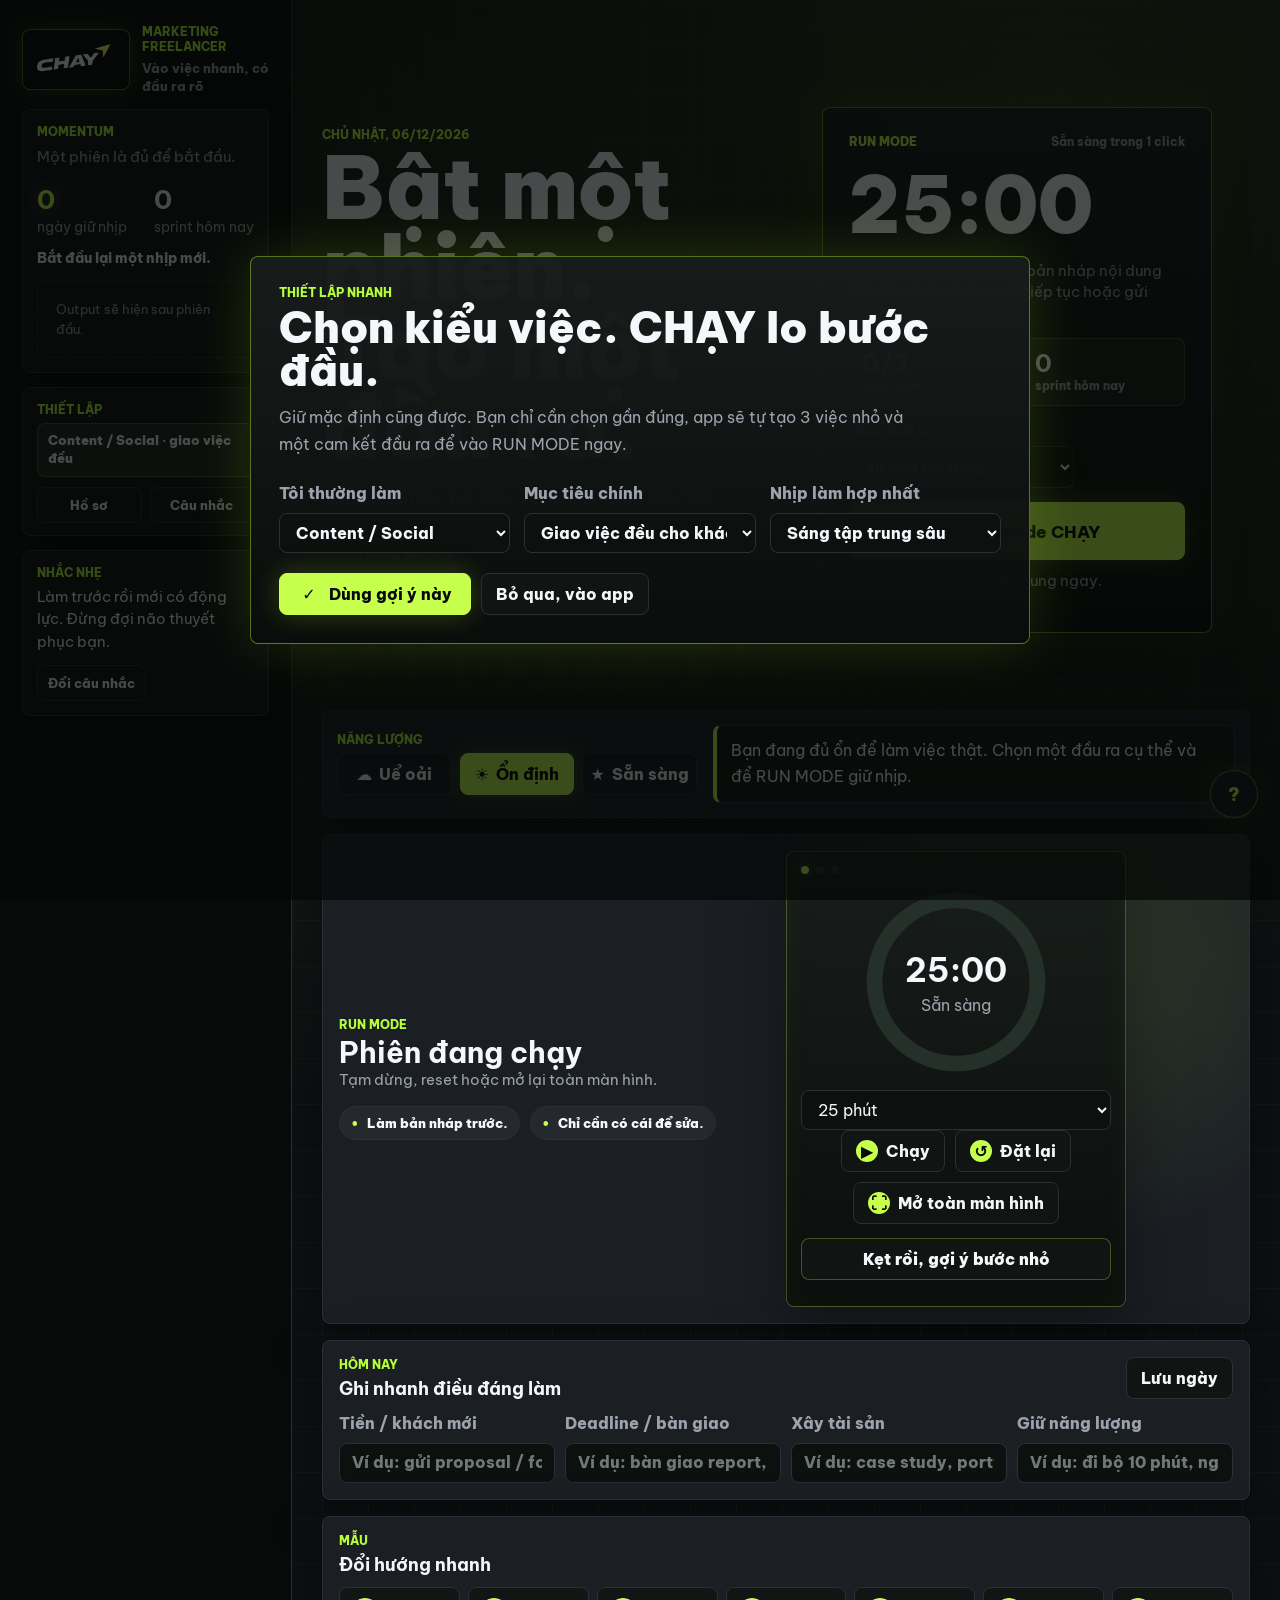
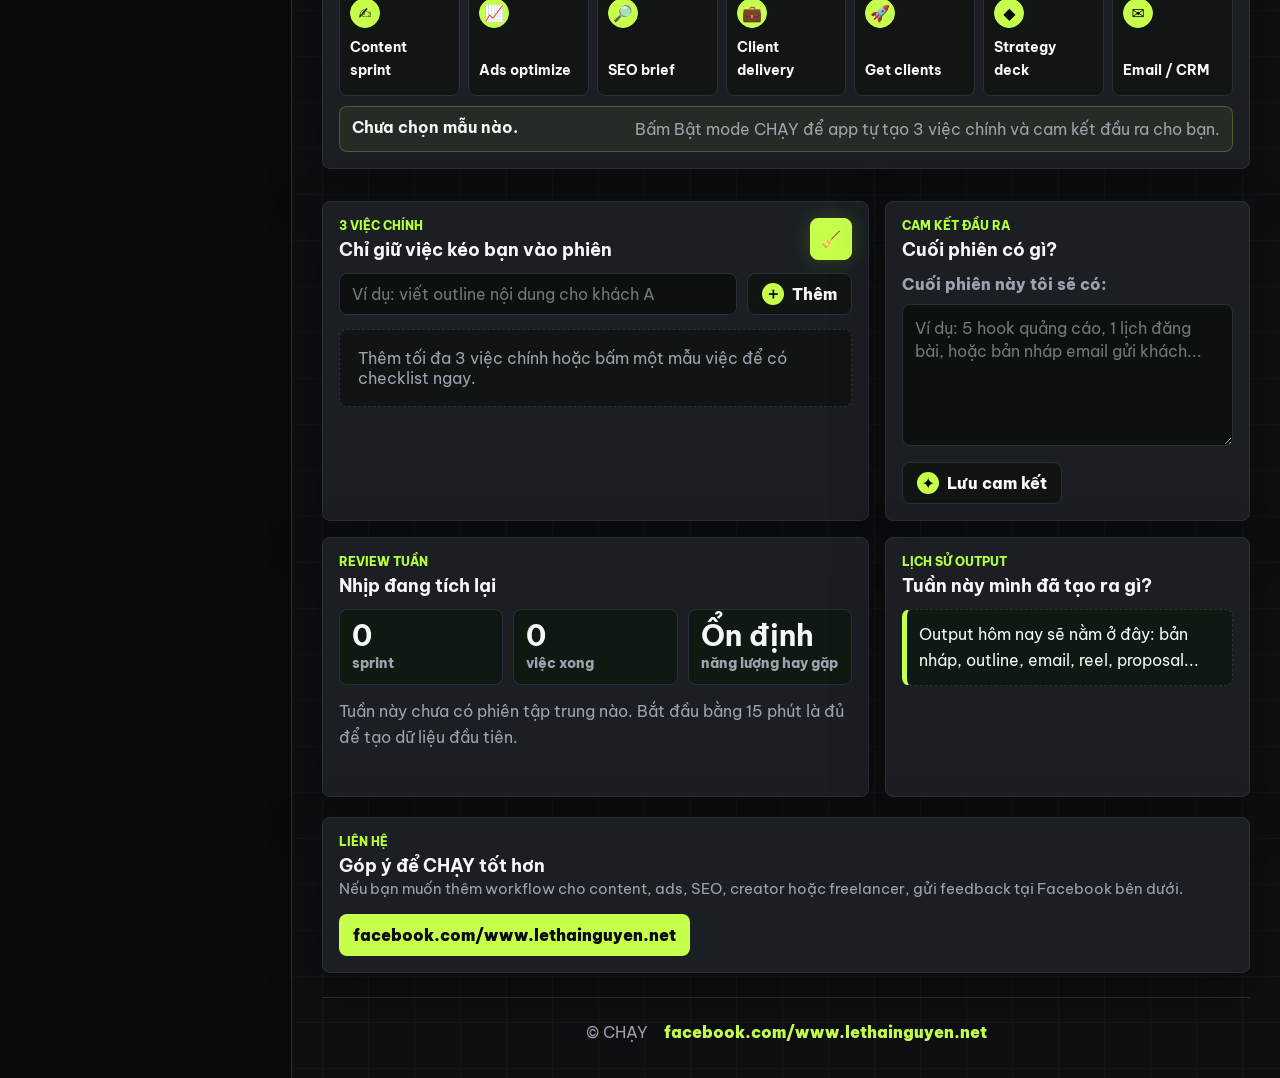
==== index.html @ ca4d839a "Add files via upload" ====
<!doctype html>
<html lang="vi">
  <head>
    <meta charset="utf-8">
    <meta name="viewport" content="width=device-width, initial-scale=1, viewport-fit=cover">
    <title>CHẠY - bật mode làm việc</title>
    <meta name="description" content="CHẠY giúp freelancer marketing bắt đầu phiên tập trung, chọn việc chính và giữ nhịp làm mỗi ngày.">
    <meta name="theme-color" content="#0D0F12">
    <link rel="preconnect" href="https://fonts.googleapis.com">
    <link rel="preconnect" href="https://fonts.gstatic.com" crossorigin>
    <link href="https://fonts.googleapis.com/css2?family=Be+Vietnam+Pro:wght@400;500;600;700;800;900&display=swap" rel="stylesheet">
    <link rel="stylesheet" href="styles.css">
  </head>
  <body>
    <div class="onboarding-modal" id="onboardingModal" aria-hidden="true">
      <section class="onboarding-card" role="dialog" aria-modal="true" aria-labelledby="onboardingTitle">
        <p class="eyebrow">Thiết lập nhanh</p>
        <h2 id="onboardingTitle">Chọn kiểu việc. CHẠY lo bước đầu.</h2>
        <p class="hero-copy">Giữ mặc định cũng được. Bạn chỉ cần chọn gần đúng, app sẽ tự tạo 3 việc nhỏ và một cam kết đầu ra để vào RUN MODE ngay.</p>

        <div class="setup-grid">
          <label>
            Tôi thường làm
            <select id="roleSelect">
              <option value="content">Content / Social</option>
              <option value="ads">Paid Ads</option>
              <option value="seo">SEO</option>
              <option value="strategy">Strategy / Branding</option>
              <option value="email">Email / CRM</option>
            </select>
          </label>
          <label>
            Mục tiêu chính
            <select id="goalSelect">
              <option value="delivery">Giao việc đều cho khách</option>
              <option value="clients">Kiếm thêm khách mới</option>
              <option value="discipline">Giữ kỷ luật mỗi ngày</option>
              <option value="burnout">Giảm uể oải và quá tải</option>
            </select>
          </label>
          <label>
            Nhịp làm hợp nhất
            <select id="rhythmSelect">
              <option value="morning">Sáng tập trung sâu</option>
              <option value="afternoon">Chiều xử lý việc khách</option>
              <option value="night">Tối yên tĩnh</option>
              <option value="flex">Linh hoạt theo lịch</option>
            </select>
          </label>
        </div>

        <div class="onboarding-actions">
          <button class="primary-button" id="finishOnboardingButton" type="button">
            <span class="button-icon" aria-hidden="true">✓</span>
            Dùng gợi ý này
          </button>
          <button class="ghost-button" id="skipOnboardingButton" type="button">Bỏ qua, vào app</button>
        </div>
      </section>
    </div>

    <div class="settings-modal" id="settingsModal" aria-hidden="true">
      <section class="settings-card" role="dialog" aria-modal="true" aria-labelledby="settingsTitle">
        <div class="settings-head">
          <div>
            <p class="eyebrow">Cài đặt</p>
            <h2 id="settingsTitle">Chỉnh CHẠY theo gu làm việc</h2>
            <p class="hero-copy">Sửa câu nhắc, template và nhãn bảng hôm nay để app nói đúng ngôn ngữ của bạn.</p>
          </div>
          <button class="icon-button" id="closeSettingsButton" type="button" aria-label="Đóng cài đặt">×</button>
        </div>

        <div class="settings-grid">
          <section class="settings-section">
            <h3>Câu nhắc của tôi</h3>
            <p class="feature-note">Mỗi dòng là một câu. Nên viết ngắn, rõ, đúng kiểu bạn muốn tự nhắc mình.</p>
            <textarea id="quoteSettingsInput" rows="7"></textarea>
          </section>

          <section class="settings-section">
            <h3>Template của tôi</h3>
            <p class="feature-note">Chọn một template rồi sửa tên, mô tả và 3 bước việc. App sẽ dùng bản này cho lần sau.</p>
            <label>
              Chọn template
              <select id="templateSettingsSelect"></select>
            </label>
            <label>
              Tên template
              <input id="templateTitleInput" type="text" maxlength="42">
            </label>
            <label>
              Mô tả ngắn
              <input id="templateNoteInput" type="text" maxlength="96">
            </label>
            <label>
              Bước 1
              <input class="templateTaskInput" type="text" maxlength="86">
            </label>
            <label>
              Bước 2
              <input class="templateTaskInput" type="text" maxlength="86">
            </label>
            <label>
              Bước 3
              <input class="templateTaskInput" type="text" maxlength="86">
            </label>
          </section>

          <section class="settings-section">
            <h3>Nhãn bảng hôm nay</h3>
            <p class="feature-note">Đổi tên 4 ô nếu cách chia hiện tại chưa hợp workflow của bạn.</p>
            <label>
              Ô 1
              <input id="moneyLabelInput" type="text" maxlength="28">
            </label>
            <label>
              Ô 2
              <input id="deliveryLabelInput" type="text" maxlength="28">
            </label>
            <label>
              Ô 3
              <input id="assetLabelInput" type="text" maxlength="28">
            </label>
            <label>
              Ô 4
              <input id="selfcareLabelInput" type="text" maxlength="28">
            </label>
          </section>
        </div>

        <div class="settings-actions">
          <button class="ghost-button" id="resetTodayButton" type="button">
            <span class="button-icon" aria-hidden="true">↺</span>
            Reset hôm nay
          </button>
          <button class="ghost-button" id="resetSettingsButton" type="button">
            <span class="button-icon" aria-hidden="true">↺</span>
            Khôi phục mặc định
          </button>
          <button class="primary-button" id="saveSettingsButton" type="button">
            <span class="button-icon" aria-hidden="true">✓</span>
            Lưu cài đặt
          </button>
        </div>
      </section>
    </div>

    <div class="guide-modal" id="guideModal" aria-hidden="true">
      <section class="guide-card" role="dialog" aria-modal="true" aria-labelledby="guideTitle">
        <div class="settings-head">
          <div>
            <p class="eyebrow">Hướng dẫn sử dụng</p>
            <h2 id="guideTitle">Cách dùng CHẠY cho một phiên làm việc</h2>
            <p class="hero-copy">Dành cho lúc bạn muốn bắt đầu nhanh, không muốn ngồi nghĩ hệ thống quá nhiều.</p>
          </div>
          <button class="icon-button" id="closeGuideButton" type="button" aria-label="Đóng hướng dẫn">×</button>
        </div>

        <div class="guide-grid full-guide">
          <div>
            <strong>1. Setup nhanh hoặc bỏ qua</strong>
            <span>Giữ mặc định cũng được. CHẠY sẽ tự tạo 3 bước nhỏ và một cam kết đầu ra.</span>
          </div>
          <div>
            <strong>2. Chọn trạng thái năng lượng</strong>
            <span>Chọn Uể oải, Ổn định hoặc Sẵn sàng để câu nhắc và bước nhỏ hợp với sức hiện tại.</span>
          </div>
          <div>
            <strong>3. Bật RUN MODE</strong>
            <span>Một nút sẽ tạo checklist nếu cần, chạy timer và mở màn hình tập trung.</span>
          </div>
          <div>
            <strong>4. Kẹt thì bấm gợi ý bước nhỏ</strong>
            <span>Nút này đưa ra một hành động rất nhỏ để bạn thoát trạng thái đứng hình.</span>
          </div>
          <div>
            <strong>5. Tick việc đã xong</strong>
            <span>Mỗi việc hoàn thành sẽ cộng vào tiến độ hôm nay và review tuần.</span>
          </div>
          <div>
            <strong>6. Quay lại ngày mai</strong>
            <span>Sau một sprint, app giữ lịch sử để bạn thấy mình đã có nhịp, không phải bắt đầu lại từ số không.</span>
          </div>
          <div>
            <strong>7. Cài đặt theo gu của bạn</strong>
            <span>Trong Cài đặt, bạn có thể sửa câu nhắc, template và nhãn bảng hôm nay.</span>
          </div>
        </div>
      </section>
    </div>

    <main class="app-shell">
      <aside class="sidebar" aria-label="Bảng điều khiển ngày làm việc">
        <div class="brand">
          <div class="brand-logo-card">
            <img src="assets/chay-logo.png" alt="Logo CHẠY">
          </div>
          <div>
            <p class="eyebrow">Marketing freelancer</p>
            <h1 class="sr-only">CHẠY</h1>
            <p class="brand-line">Vào việc nhanh, có đầu ra rõ</p>
          </div>
        </div>

        <section class="side-panel">
          <p class="panel-label">Momentum</p>
          <p class="feature-note" id="todayProgressText">Bắt đầu một sprint là ngày hôm nay đã có bằng chứng.</p>
          <div class="score-row momentum-score">
            <div>
              <strong id="streakDays">0</strong>
              <span>ngày giữ nhịp</span>
            </div>
            <div>
              <strong id="focusScore">0</strong>
              <span>sprint hôm nay</span>
            </div>
          </div>
          <p class="streak-copy" id="streakCopy">Bắt đầu lại một nhịp mới.</p>
          <ul class="momentum-output-list" id="momentumOutputs"></ul>
        </section>

        <section class="side-panel profile-panel">
          <p class="panel-label">Thiết lập</p>
          <div class="profile-chip" id="profileChip">Marketing freelancer</div>
          <div class="profile-actions">
            <button class="ghost-button" id="editProfileButton" type="button">Hồ sơ</button>
            <button class="ghost-button" id="openSettingsButton" type="button">Câu nhắc</button>
          </div>
        </section>

        <section class="side-panel quote-panel">
          <p class="panel-label">Nhắc nhẹ</p>
          <blockquote id="dailyQuote"></blockquote>
          <button class="ghost-button" id="newQuoteButton" type="button">
            Đổi câu nhắc
          </button>
        </section>
      </aside>

      <section class="workspace">
        <header class="hero-section reveal">
          <div class="hero-copy-block">
            <p class="eyebrow" id="todayLabel"></p>
            <h2>Bật một phiên. Tạo một đầu ra.</h2>
            <p class="hero-copy">Chọn nhịp hiện tại, bấm CHẠY, làm bản đầu tiên.</p>
            <div class="hero-pills info-chips" aria-label="CHẠY phù hợp với ai">
              <span>M đang giữ nhịp.</span>
              <span>Không cần hoàn hảo. Chỉ cần tiếp tục chạy.</span>
            </div>
          </div>
          <div class="hero-run-card">
            <div class="hero-run-head">
              <span>RUN MODE</span>
              <small id="heroRunStatus">Sẵn sàng trong 1 click</small>
            </div>
            <div class="hero-run-time" id="heroTimerDisplay">25:00</div>
            <p id="heroCommitmentPreview">CHẠY sẽ chọn việc đầu tiên và tạo cam kết đầu ra cho phiên này.</p>
            <div class="daily-loop" aria-label="Tiến độ hôm nay">
              <div>
                <strong id="heroProgress">0/3</strong>
                <span>việc chính</span>
              </div>
              <div>
                <strong id="heroSprints">0</strong>
                <span>sprint hôm nay</span>
              </div>
            </div>
            <div class="hero-duration">
              <label>
                Chọn thời lượng
                <select id="heroDurationSelect" aria-label="Chọn thời lượng RUN MODE">
                  <option value="10">10 phút khởi động</option>
                  <option value="25" selected>25 phút tập trung</option>
                  <option value="45">45 phút làm sâu</option>
                  <option value="60">60 phút một đầu việc</option>
                  <option value="90">90 phút deep work</option>
                  <option value="custom">Tự nhập...</option>
                </select>
              </label>
              <label class="custom-duration-field" id="customDurationField" hidden>
                Số phút
                <input id="customDurationInput" type="number" min="1" max="180" step="1" value="25" inputmode="numeric">
              </label>
            </div>
            <button class="primary-button" id="startDayButton" type="button">
              <span class="button-icon" aria-hidden="true">⚡</span>
              Bật mode CHẠY
            </button>
            <p class="button-help">Vào toàn màn hình tập trung ngay.</p>
          </div>
        </header>

        <nav class="mobile-nav" aria-label="Điều hướng nhanh">
          <a href="#taskPanel">Việc</a>
          <a href="#templatesPanel">Mẫu</a>
          <a href="#reviewPanel">Nhịp</a>
        </nav>

        <section class="checkin-band reveal" aria-label="Chọn trạng thái năng lượng">
          <div>
            <p class="panel-label">Năng lượng</p>
            <div class="energy-options" id="energyOptions">
              <button class="energy-button" data-energy="low" type="button"><span aria-hidden="true">☁</span> Uể oải</button>
              <button class="energy-button active" data-energy="steady" type="button"><span aria-hidden="true">☀</span> Ổn định</button>
              <button class="energy-button" data-energy="sharp" type="button"><span aria-hidden="true">★</span> Sẵn sàng</button>
            </div>
          </div>
          <div class="nudge-box">
            <p id="energyNudge"></p>
          </div>
        </section>

        <section class="run-mode-showcase tool-panel reveal" id="focusPanel">
          <div class="run-mode-copy">
            <p class="panel-label">RUN MODE</p>
            <h3>Phiên đang chạy</h3>
            <p class="feature-note">Tạm dừng, reset hoặc mở lại toàn màn hình.</p>
            <div class="run-mode-prompts info-chips" aria-label="Nguyên tắc của RUN MODE">
              <span>Làm bản nháp trước.</span>
              <span>Chỉ cần có cái để sửa.</span>
            </div>
          </div>

          <div class="run-mode-console">
            <div class="console-topline">
              <span></span>
              <span></span>
              <span></span>
            </div>
            <div class="timer-face" aria-live="polite">
              <svg viewBox="0 0 120 120" aria-hidden="true">
                <circle class="ring-track" cx="60" cy="60" r="52"></circle>
                <circle class="ring-progress" id="timerRing" cx="60" cy="60" r="52"></circle>
              </svg>
              <div>
                <strong id="timerDisplay">25:00</strong>
                <span id="timerState">Sẵn sàng</span>
              </div>
            </div>

            <select id="durationSelect" aria-label="Độ dài phiên tập trung">
              <option value="10">10 phút</option>
              <option value="15">15 phút</option>
              <option value="25" selected>25 phút</option>
              <option value="45">45 phút</option>
              <option value="60">60 phút</option>
              <option value="90">90 phút</option>
            </select>

            <div class="timer-actions">
              <button class="ghost-button" id="timerToggleButton" type="button">
                <span class="button-icon" aria-hidden="true">▶</span>
                Chạy
              </button>
              <button class="ghost-button" id="timerResetButton" type="button">
                <span class="button-icon" aria-hidden="true">↺</span>
                Đặt lại
              </button>
              <button class="ghost-button" id="focusModeButton" type="button">
                <span class="button-icon" aria-hidden="true">⛶</span>
                Mở toàn màn hình
              </button>
            </div>
            <button class="rescue-button" id="rescueButton" type="button">Kẹt rồi, gợi ý bước nhỏ</button>
            <div class="rescue-output" id="rescueOutput" aria-live="polite"></div>
          </div>
        </section>

        <section class="command-center tool-panel reveal" id="commandCenter">
          <div class="section-heading">
            <div>
              <p class="panel-label">Hôm nay</p>
              <h3>Ghi nhanh điều đáng làm</h3>
            </div>
            <button class="ghost-button" id="saveCommandButton" type="button">
              Lưu ngày
            </button>
          </div>
          <div class="command-grid">
            <label>
              <span id="moneyLabelText">Tiền / khách mới</span>
              <input id="moneyInput" type="text" maxlength="96" placeholder="Ví dụ: gửi proposal / follow-up lead nóng">
            </label>
            <label>
              <span id="deliveryLabelText">Deadline / bàn giao</span>
              <input id="deliveryInput" type="text" maxlength="96" placeholder="Ví dụ: bàn giao report, outline, media plan">
            </label>
            <label>
              <span id="assetLabelText">Xây tài sản</span>
              <input id="assetInput" type="text" maxlength="96" placeholder="Ví dụ: case study, portfolio, template, bài chia sẻ">
            </label>
            <label>
              <span id="selfcareLabelText">Giữ năng lượng</span>
              <input id="selfcareInput" type="text" maxlength="96" placeholder="Ví dụ: đi bộ 10 phút, nghỉ mắt, ăn đúng bữa">
            </label>
          </div>
        </section>

        <section class="grid">
          <article class="tool-panel templates-panel reveal" id="templatesPanel">
            <div class="section-heading">
              <div>
                <p class="panel-label">Mẫu</p>
                <h3>Đổi hướng nhanh</h3>
              </div>
            </div>
            <div class="template-grid" id="templateGrid"></div>
            <div class="template-feedback" id="templateFeedback" aria-live="polite">
              <strong>Chưa chọn mẫu nào.</strong>
              <span>Bấm một mẫu để CHẠY tạo 3 việc chính và cam kết đầu ra cho bạn.</span>
            </div>
          </article>

          <article class="tool-panel priority-panel reveal" id="taskPanel">
            <div class="section-heading">
              <div>
                <p class="panel-label">3 việc chính</p>
                <h3>Chỉ giữ việc kéo bạn vào phiên</h3>
              </div>
              <button class="icon-button" id="clearDoneButton" type="button" aria-label="Ẩn việc đã xong" title="Ẩn việc đã xong">🧹</button>
            </div>

            <form class="task-form" id="taskForm">
              <input id="taskInput" type="text" maxlength="86" placeholder="Ví dụ: viết outline nội dung cho khách A">
              <button class="ghost-button compact" type="submit">
                <span class="button-icon" aria-hidden="true">＋</span>
                Thêm
              </button>
            </form>

            <ul class="task-list" id="taskList"></ul>
          </article>

          <article class="tool-panel brief-panel reveal">
            <div class="section-heading">
              <div>
                <p class="panel-label">Cam kết đầu ra</p>
                <h3>Cuối phiên có gì?</h3>
              </div>
            </div>
            <label for="commitmentInput">Cuối phiên này tôi sẽ có:</label>
            <textarea id="commitmentInput" rows="5" maxlength="240" placeholder="Ví dụ: 5 hook quảng cáo, 1 lịch đăng bài, hoặc bản nháp email gửi khách..."></textarea>
            <button class="ghost-button" id="saveCommitmentButton" type="button">
              <span class="button-icon" aria-hidden="true">✦</span>
              Lưu cam kết
            </button>
          </article>

          <article class="tool-panel review-panel reveal" id="reviewPanel">
            <div class="section-heading">
              <div>
                <p class="panel-label">Review tuần</p>
                <h3>Nhịp đang tích lại</h3>
              </div>
            </div>
            <div class="review-grid">
              <div><strong id="weekSprints">0</strong><span>sprint</span></div>
              <div><strong id="weekTasks">0</strong><span>việc xong</span></div>
              <div><strong id="weekEnergy">Ổn định</strong><span>năng lượng hay gặp</span></div>
            </div>
            <p class="review-insight" id="weekInsight"></p>
          </article>

          <article class="tool-panel log-panel reveal">
            <div class="section-heading">
              <div>
                <p class="panel-label">Lịch sử output</p>
                <h3>Tuần này mình đã tạo ra gì?</h3>
              </div>
            </div>
            <ul class="activity-log" id="activityLog"></ul>
          </article>
        </section>

        <section class="contact-section reveal">
          <article class="tool-panel" id="contactPanel">
            <p class="panel-label">Liên hệ</p>
            <h3>Góp ý để CHẠY tốt hơn</h3>
            <p class="feature-note">Nếu bạn muốn thêm workflow cho content, ads, SEO, creator hoặc freelancer, gửi feedback tại Facebook bên dưới.</p>
            <a class="contact-link" href="https://www.facebook.com/www.lethainguyen.net" target="_blank" rel="noreferrer">facebook.com/www.lethainguyen.net</a>
          </article>
        </section>

        <footer class="site-footer">
          <span>© CHẠY</span>
          <a href="https://www.facebook.com/www.lethainguyen.net" target="_blank" rel="noreferrer">facebook.com/www.lethainguyen.net</a>
        </footer>
      </section>
    </main>

    <button class="scroll-top-button" id="scrollTopButton" type="button" aria-label="Cuộn lên đầu">↑</button>
    <button class="guide-help-button" id="openGuideButton" type="button" aria-label="Hướng dẫn sử dụng" title="Hướng dẫn sử dụng">?</button>

    <section class="focus-overlay" id="focusOverlay" aria-hidden="true">
      <button class="icon-button focus-close" id="closeFocusButton" type="button" aria-label="Đóng focus mode">×</button>
      <div class="focus-session-view" id="focusSessionView">
        <p class="eyebrow">RUN MODE</p>
        <h2>Một phiên. Một đầu ra.</h2>
        <div class="focus-time" id="focusTimerDisplay">25:00</div>
        <p id="focusCommitmentText">Cuối phiên tôi sẽ có: một bản nháp đủ để sửa tiếp.</p>
        <div class="timer-actions">
          <button class="primary-button" id="focusToggleButton" type="button">
            <span class="button-icon" aria-hidden="true">▶</span>
            Tiếp tục
          </button>
          <button class="ghost-button" id="focusRescueButton" type="button">
            <span class="button-icon" aria-hidden="true">★</span>
            Bước nhỏ
          </button>
        </div>
      </div>
      <div class="completion-view" id="completionView" hidden>
        <p class="eyebrow">RUN MODE</p>
        <h2>Phiên hoàn thành.</h2>
        <p class="completion-reward">M đã giữ nhịp.</p>
        <div class="completion-stats" aria-label="Kết quả phiên vừa xong">
          <strong id="completionSprintReward">+1 sprint hôm nay</strong>
          <strong id="completionStreakReward">Giữ nhịp hôm nay</strong>
        </div>
        <p class="return-copy" id="completionReturnText">Momentum đang được xây.</p>
        <p id="completionCommitmentText">M đã tạo ra gì?</p>
        <div class="completion-actions">
          <button class="primary-button" id="completeDoneButton" type="button">
            <span class="button-icon" aria-hidden="true">✓</span>
            Đã xong
          </button>
          <button class="ghost-button" id="completeProgressButton" type="button">Chưa xong nhưng đã tiến lên</button>
          <button class="ghost-button" id="extendSessionButton" type="button">Thêm 10 phút</button>
        </div>
      </div>
    </section>

    <script src="app.js"></script>
  </body>
</html>
---- styles.css ----
:root {
  color-scheme: dark;
  --ink: #f6f8f2;
  --muted: #a6b0a9;
  --line: #29322f;
  --paper: #0D0F12;
  --panel: #15181D;
  --panel-2: #101412;
  --black: #050706;
  --orange: #b8ff1f;
  --orange-dark: #a3ff12;
  --turmeric: #d8ff63;
  --peach: #1b211f;
  --rose: #241d1d;
  --mint: #17261b;
  --white: #ffffff;
  --shadow: 0 24px 70px rgba(0, 0, 0, 0.38);
}

* {
  box-sizing: border-box;
}

body {
  min-height: 100vh;
  margin: 0;
  color: var(--ink);
  background:
    radial-gradient(circle at 84% 8%, rgba(184, 255, 31, 0.16), transparent 30%),
    radial-gradient(circle at 12% 18%, rgba(184, 255, 31, 0.08), transparent 24%),
    linear-gradient(90deg, rgba(184, 255, 31, 0.045) 1px, transparent 1px),
    linear-gradient(180deg, rgba(184, 255, 31, 0.035) 1px, transparent 1px),
    #0D0F12;
  background-size: auto, auto, 46px 46px, 46px 46px;
  font-family: Inter, ui-sans-serif, system-ui, -apple-system, BlinkMacSystemFont, "Segoe UI", sans-serif;
}

button,
input,
textarea,
select {
  font: inherit;
}

button {
  cursor: pointer;
}

.app-shell {
  display: grid;
  grid-template-columns: minmax(280px, 340px) 1fr;
  min-height: 100vh;
}

.sidebar {
  display: flex;
  flex-direction: column;
  gap: 20px;
  padding: 28px;
  background: rgba(10, 13, 12, 0.94);
  border-right: 1px solid var(--line);
}

.brand,
.topbar,
.section-heading,
.timer-actions,
.score-row {
  display: flex;
  align-items: center;
}

.brand {
  display: grid;
  grid-template-columns: 132px 1fr;
  align-items: center;
  gap: 16px;
}

.brand-logo-card {
  display: grid;
  place-items: center;
  width: 132px;
  aspect-ratio: 16 / 9;
  overflow: hidden;
  border: 1px solid rgba(184, 255, 31, 0.42);
  border-radius: 8px;
  background: #070908;
  box-shadow: 0 0 26px rgba(184, 255, 31, 0.18);
}

.brand-logo-card img {
  width: 94%;
  height: 82%;
  object-fit: contain;
  object-position: center;
  filter: contrast(1.08) brightness(1.18);
}

.sr-only {
  position: absolute;
  width: 1px;
  height: 1px;
  padding: 0;
  overflow: hidden;
  clip: rect(0, 0, 0, 0);
  white-space: nowrap;
  border: 0;
}

.eyebrow,
.panel-label {
  margin: 0 0 6px;
  color: var(--orange-dark);
  font-size: 0.72rem;
  font-weight: 800;
  letter-spacing: 0;
  text-transform: uppercase;
}

h1,
h2,
h3,
p {
  margin-top: 0;
}

h1 {
  margin-bottom: 0;
  color: var(--white);
  font-size: 1.65rem;
  font-style: italic;
  font-weight: 950;
  letter-spacing: 0;
}

.brand-line {
  margin: 2px 0 0;
  color: var(--muted);
  font-size: 0.82rem;
  font-weight: 800;
  line-height: 1.35;
}

h2 {
  max-width: 780px;
  margin-bottom: 16px;
  font-size: 4.6rem;
  line-height: 0.98;
  letter-spacing: 0;
}

h3 {
  margin-bottom: 0;
  font-size: 1.15rem;
}

.hero-copy,
.feature-note {
  color: var(--muted);
  line-height: 1.5;
}

.hero-copy {
  max-width: 640px;
  margin-bottom: 0;
  font-size: 1.03rem;
}

.feature-note {
  margin: 0 0 14px;
  font-size: 0.92rem;
}

.desk-art {
  width: 100%;
  height: auto;
  border: 1px solid var(--line);
  border-radius: 8px;
  background: #090c0b;
  box-shadow: 0 0 34px rgba(184, 255, 31, 0.12);
}

.side-panel,
.tool-panel,
.checkin-band {
  background: var(--panel);
  border: 1px solid var(--line);
  border-radius: 8px;
  box-shadow: var(--shadow);
}

.side-panel {
  padding: 18px;
  box-shadow: none;
  border-color: var(--line);
}

.score-row {
  justify-content: space-between;
  gap: 16px;
}

.score-row div {
  display: grid;
  gap: 2px;
}

.score-row strong {
  font-size: 1.65rem;
}

.momentum-score {
  margin-bottom: 12px;
}

.momentum-score div:first-child strong {
  color: var(--orange);
  text-shadow: 0 0 18px rgba(199, 255, 77, 0.32);
}

.streak-copy {
  margin: 0 0 12px;
  color: var(--ink);
  font-size: 0.9rem;
  font-weight: 800;
  line-height: 1.45;
}

.momentum-output-list {
  display: grid;
  gap: 8px;
  padding: 0;
  margin: 0;
  list-style: none;
}

.momentum-output-list li:not(.empty-state) {
  position: relative;
  padding: 9px 10px 9px 30px;
  color: var(--ink);
  background: rgba(199, 255, 77, 0.055);
  border: 1px solid rgba(199, 255, 77, 0.18);
  border-radius: 8px;
  font-size: 0.86rem;
  line-height: 1.35;
}

.momentum-output-list li:not(.empty-state)::before {
  content: "✓";
  position: absolute;
  left: 10px;
  color: var(--orange);
  font-weight: 900;
}

.compact-empty {
  padding: 12px;
  font-size: 0.84rem;
  line-height: 1.45;
}

.score-row span {
  color: var(--muted);
  font-size: 0.9rem;
}

.quote-panel blockquote {
  margin: 0 0 16px;
  color: var(--ink);
  font-size: 1.02rem;
  line-height: 1.5;
}

.onboarding-modal,
.settings-modal,
.guide-modal {
  position: fixed;
  inset: 0;
  z-index: 20;
  display: none;
  place-items: center;
  padding: 20px;
  background: rgba(5, 7, 6, 0.72);
}

.onboarding-modal.show,
.settings-modal.show,
.guide-modal.show {
  display: grid;
}

.onboarding-card,
.settings-card,
.guide-card {
  width: min(780px, 100%);
  padding: 28px;
  border: 1px solid rgba(184, 255, 31, 0.42);
  border-radius: 8px;
  background: #111613;
  box-shadow: 0 0 60px rgba(184, 255, 31, 0.16);
}

.onboarding-card h2 {
  margin-bottom: 12px;
  font-size: 2.7rem;
  line-height: 1;
}

.settings-card {
  width: min(1040px, 100%);
  max-height: min(90vh, 900px);
  overflow: auto;
}

.guide-card {
  width: min(920px, 100%);
  max-height: min(90vh, 900px);
  overflow: auto;
}

.settings-head {
  display: flex;
  justify-content: space-between;
  gap: 20px;
  margin-bottom: 22px;
}

.settings-head h2 {
  max-width: 680px;
  margin-bottom: 12px;
  font-size: 2.7rem;
  line-height: 1;
}

.settings-grid {
  display: grid;
  grid-template-columns: 1fr 1.1fr 0.9fr;
  gap: 16px;
}

.settings-section {
  padding: 16px;
  border: 1px solid var(--line);
  border-radius: 8px;
  background: var(--panel-2);
}

.settings-section h3 {
  margin-bottom: 8px;
}

.settings-section label {
  display: block;
  margin-top: 12px;
}

.settings-actions {
  display: flex;
  justify-content: flex-end;
  flex-wrap: wrap;
  gap: 10px;
  margin-top: 18px;
}

.setup-grid,
.command-grid {
  display: grid;
  gap: 14px;
}

.setup-grid {
  grid-template-columns: repeat(3, minmax(0, 1fr));
  margin: 24px 0 20px;
}

label {
  color: var(--muted);
  font-weight: 800;
  line-height: 1.45;
}

label input,
label select {
  margin-top: 8px;
}

.profile-chip {
  margin-bottom: 14px;
  padding: 10px 12px;
  color: var(--black);
  background: var(--orange);
  border: 1px solid rgba(184, 255, 31, 0.75);
  border-radius: 8px;
  font-weight: 850;
  line-height: 1.35;
}

.full-button {
  width: 100%;
}

.stacked-button {
  margin-top: 10px;
}

.workspace {
  padding: 28px;
}

.topbar {
  justify-content: space-between;
  gap: 24px;
  min-height: 220px;
  padding: 26px 0 36px;
}

.hero-action {
  display: grid;
  justify-items: end;
  gap: 10px;
  max-width: 280px;
}

.button-help {
  margin: 0;
  color: var(--muted);
  font-size: 0.9rem;
  line-height: 1.45;
  text-align: right;
}

.mobile-nav {
  display: none;
}

.primary-button,
.ghost-button,
.icon-button,
.energy-button {
  min-height: 42px;
  border: 1px solid transparent;
  border-radius: 8px;
  font-weight: 800;
}

.button-icon {
  display: inline-grid;
  place-items: center;
  min-width: 22px;
  height: 22px;
  border-radius: 999px;
  color: var(--black);
  background: var(--orange);
}

.primary-button {
  display: inline-flex;
  align-items: center;
  justify-content: center;
  gap: 9px;
  padding: 0 18px;
  color: var(--black);
  background: var(--orange);
  border-color: var(--orange);
  box-shadow: 0 0 28px rgba(184, 255, 31, 0.22);
}

.primary-button:hover {
  background: var(--white);
  border-color: var(--white);
}

.primary-button.is-running {
  background: var(--white);
  border-color: var(--white);
}

.compact {
  min-width: 94px;
}

.ghost-button {
  display: inline-flex;
  align-items: center;
  justify-content: center;
  gap: 8px;
  padding: 0 14px;
  color: var(--ink);
  background: #101412;
  border-color: var(--line);
  box-shadow: none;
}

.ghost-button:hover {
  border-color: var(--orange);
  color: var(--orange);
}

.icon-button {
  width: 42px;
  color: var(--black);
  background: var(--orange);
  border-color: var(--orange);
  box-shadow: 0 0 18px rgba(184, 255, 31, 0.18);
}

.checkin-band {
  display: grid;
  grid-template-columns: minmax(260px, 390px) 1fr;
  align-items: center;
  gap: 24px;
  padding: 18px;
  margin-bottom: 20px;
  border-color: var(--line);
  background: var(--panel);
  box-shadow: var(--shadow);
}

.energy-options {
  display: grid;
  grid-template-columns: repeat(3, minmax(0, 1fr));
  gap: 8px;
}

.energy-button {
  display: inline-flex;
  align-items: center;
  justify-content: center;
  gap: 7px;
  color: var(--ink);
  background: var(--peach);
  border-color: var(--line);
}

.energy-button.active {
  color: var(--black);
  background: var(--orange);
  border-color: var(--orange);
  box-shadow: 0 0 22px rgba(184, 255, 31, 0.22);
}

.nudge-box {
  min-height: 78px;
  display: flex;
  align-items: center;
  padding: 16px 18px;
  border: 1px solid var(--line);
  border-left-width: 8px;
  border-left-color: var(--orange);
  background: #101812;
  border-radius: 8px;
}

.nudge-box p {
  margin: 0;
  line-height: 1.5;
}

.grid {
  display: grid;
  grid-template-columns: minmax(0, 1.2fr) minmax(320px, 0.8fr);
  gap: 20px;
}

.command-center,
.templates-panel {
  margin-bottom: 20px;
}

.command-grid {
  grid-template-columns: repeat(4, minmax(0, 1fr));
}

.templates-panel {
  grid-column: 1 / -1;
}

.template-grid {
  display: grid;
  grid-template-columns: repeat(5, minmax(0, 1fr));
  gap: 12px;
}

.template-card {
  min-height: 132px;
  display: flex;
  flex-direction: column;
  align-items: flex-start;
  justify-content: space-between;
  gap: 12px;
  padding: 14px;
  color: var(--ink);
  text-align: left;
  background: #111614;
  border: 1px solid var(--line);
  border-radius: 8px;
  box-shadow: none;
}

.template-card.active {
  color: var(--black);
  background: var(--orange);
  border-color: var(--orange);
  box-shadow: 0 0 24px rgba(184, 255, 31, 0.16);
}

.template-icon {
  display: grid;
  place-items: center;
  width: 36px;
  height: 36px;
  color: var(--black);
  border: 1px solid var(--orange);
  border-radius: 999px;
  background: var(--orange);
}

.template-card strong {
  display: block;
  margin-bottom: 4px;
}

.template-card span:last-child {
  color: var(--muted);
  font-size: 0.86rem;
  line-height: 1.35;
}

.template-card > span:last-child {
  color: inherit;
}

.template-card.active span:last-child {
  color: rgba(5, 7, 6, 0.72);
}

.template-feedback {
  display: flex;
  align-items: center;
  justify-content: space-between;
  gap: 14px;
  margin-top: 16px;
  padding: 14px;
  color: var(--ink);
  background: rgba(199, 255, 77, 0.06);
  border: 1px solid rgba(199, 255, 77, 0.24);
  border-radius: 8px;
}

.template-feedback strong {
  display: block;
  margin-bottom: 4px;
}

.template-feedback span {
  color: var(--muted);
  line-height: 1.4;
}

.contact-section {
  display: grid;
  margin-top: 20px;
}

.guide-grid {
  display: grid;
  gap: 12px;
  margin-top: 18px;
}

.guide-grid div {
  padding: 14px;
  border: 1px solid var(--line);
  border-radius: 8px;
  background: var(--panel-2);
}

.guide-grid strong {
  display: block;
  margin-bottom: 6px;
  color: var(--ink);
}

.guide-grid span {
  color: var(--muted);
  line-height: 1.45;
}

.contact-link {
  display: inline-flex;
  align-items: center;
  min-height: 42px;
  padding: 0 14px;
  color: var(--black);
  text-decoration: none;
  background: var(--orange);
  border-radius: 8px;
  font-weight: 900;
}

.site-footer {
  display: flex;
  justify-content: center;
  align-items: center;
  gap: 16px;
  margin-top: 24px;
  padding: 24px 0 6px;
  color: var(--muted);
  border-top: 1px solid var(--line);
}

.site-footer a {
  color: var(--orange);
  text-decoration: none;
  font-weight: 850;
}

.scroll-top-button {
  position: fixed;
  right: 22px;
  bottom: 22px;
  z-index: 12;
  width: 48px;
  min-height: 48px;
  color: var(--black);
  background: var(--orange);
  border: 0;
  border-radius: 999px;
  box-shadow: 0 0 30px rgba(199, 255, 77, 0.24);
  font-size: 1.2rem;
  font-weight: 950;
  opacity: 0;
  pointer-events: none;
  transform: translateY(10px);
}

.guide-help-button {
  position: fixed;
  right: 22px;
  bottom: 82px;
  z-index: 12;
  width: 48px;
  min-height: 48px;
  color: var(--orange);
  background: rgba(21, 24, 29, 0.94);
  border: 1px solid rgba(199, 255, 77, 0.4);
  border-radius: 999px;
  box-shadow: 0 0 30px rgba(199, 255, 77, 0.12);
  font-size: 1.15rem;
  font-weight: 950;
}

.scroll-top-button.is-visible {
  opacity: 1;
  pointer-events: auto;
  transform: translateY(0);
}

.tool-panel {
  padding: 20px;
  border-color: var(--line);
  box-shadow: var(--shadow);
}

.section-heading {
  justify-content: space-between;
  gap: 16px;
  margin-bottom: 18px;
}

.task-form {
  display: grid;
  grid-template-columns: 1fr auto;
  gap: 10px;
  margin-bottom: 14px;
}

input,
textarea,
select {
  width: 100%;
  color: var(--ink);
  background: #0c100e;
  border: 1px solid var(--line);
  border-radius: 8px;
  outline: none;
}

textarea::placeholder,
input::placeholder {
  color: #707a73;
}

input,
select {
  min-height: 44px;
  padding: 0 12px;
}

textarea {
  resize: vertical;
  min-height: 132px;
  padding: 12px;
  line-height: 1.45;
}

input:focus,
textarea:focus,
select:focus {
  border-color: var(--orange);
  box-shadow: 0 0 0 3px rgba(184, 255, 31, 0.18);
}

.task-list,
.activity-log {
  display: grid;
  gap: 10px;
  padding: 0;
  margin: 0;
  list-style: none;
}

.task-item {
  display: grid;
  grid-template-columns: auto 1fr auto;
  align-items: center;
  gap: 12px;
  min-height: 54px;
  padding: 10px 12px;
  border: 1px solid var(--line);
  border-radius: 8px;
  background: #101412;
}

.task-item.done {
  color: var(--muted);
  background: var(--mint);
}

.task-item.done .task-text {
  text-decoration: line-through;
}

.task-check {
  width: 24px;
  height: 24px;
  accent-color: var(--orange);
}

.delete-task {
  width: 32px;
  min-height: 32px;
  color: var(--black);
  background: var(--orange);
  border: 1px solid var(--orange);
  border-radius: 8px;
}

.timer-panel,
.brief-panel,
.log-panel {
  min-height: 260px;
}

.timer-face {
  position: relative;
  display: grid;
  place-items: center;
  width: min(250px, 100%);
  aspect-ratio: 1;
  margin: 0 auto 18px;
}

.timer-face svg,
.timer-face > div {
  grid-area: 1 / 1;
}

.timer-face svg {
  width: 100%;
  transform: rotate(-90deg);
}

.ring-track,
.ring-progress {
  fill: none;
  stroke-width: 10;
}

.ring-track {
  stroke: #25302b;
}

.ring-progress {
  stroke: var(--orange);
  stroke-linecap: round;
  stroke-dasharray: 326.7;
  stroke-dashoffset: 326.7;
  transition: stroke-dashoffset 0.25s ease;
}

.timer-face > div {
  display: grid;
  justify-items: center;
  gap: 4px;
}

.timer-face strong {
  font-size: 2.45rem;
}

.timer-face span {
  color: var(--muted);
}

.timer-actions {
  justify-content: center;
  gap: 10px;
  flex-wrap: wrap;
}

.rescue-button {
  width: 100%;
  min-height: 42px;
  margin-top: 14px;
  color: var(--black);
  background: var(--orange);
  border: 1px solid var(--orange);
  border-radius: 8px;
  font-weight: 850;
}

.rescue-output {
  min-height: 0;
  margin-top: 12px;
  padding: 0;
  color: var(--ink);
  line-height: 1.45;
}

.rescue-output:not(:empty) {
  padding: 12px;
  border: 1px solid rgba(199, 255, 77, 0.28);
  border-radius: 8px;
  background: rgba(199, 255, 77, 0.07);
}

.brief-panel label {
  display: block;
  margin-bottom: 8px;
  color: var(--muted);
  font-weight: 750;
}

.brief-panel .ghost-button {
  margin-top: 12px;
}

.activity-log li {
  padding: 12px;
  border-left: 5px solid var(--orange);
  background: #101812;
  border-radius: 8px;
  color: var(--ink);
  line-height: 1.42;
}

.activity-log > .history-day {
  padding: 0;
  overflow: hidden;
  border: 1px solid var(--line);
  border-left: 0;
  background: #101412;
}

.history-day-head {
  display: flex;
  align-items: center;
  justify-content: space-between;
  gap: 12px;
  padding: 12px 14px;
  border-bottom: 1px solid var(--line);
  background: rgba(199, 255, 77, 0.045);
}

.history-day-head strong {
  color: var(--ink);
}

.history-day-head span {
  color: var(--orange);
  font-size: 0.8rem;
  font-weight: 900;
}

.history-items {
  display: grid;
  gap: 0;
  padding: 0;
  margin: 0;
  list-style: none;
}

.history-items li {
  display: grid;
  grid-template-columns: 54px 1fr;
  gap: 10px;
  padding: 12px 14px;
  border: 0;
  border-left: 4px solid transparent;
  border-radius: 0;
  background: transparent;
}

.history-items li + li {
  border-top: 1px solid rgba(42, 48, 56, 0.72);
}

.history-items li.output-log {
  border-left-color: var(--orange);
  background: rgba(199, 255, 77, 0.055);
}

.history-items time {
  margin: 0;
  font-size: 0.76rem;
}

.activity-log li.output-log {
  border-left-color: var(--white);
  background: rgba(199, 255, 77, 0.08);
}

.activity-log time {
  display: block;
  margin-bottom: 4px;
  color: var(--muted);
  font-size: 0.82rem;
  font-weight: 800;
}

.activity-log .history-items li.output-log {
  border-left-color: var(--orange);
  background: rgba(199, 255, 77, 0.055);
}

.activity-log .history-items time {
  margin: 0;
  font-size: 0.76rem;
}

.review-grid {
  display: grid;
  grid-template-columns: repeat(3, minmax(0, 1fr));
  gap: 10px;
}

.review-grid div {
  min-height: 92px;
  display: grid;
  align-content: center;
  gap: 4px;
  padding: 12px;
  background: #101812;
  border: 1px solid var(--line);
  border-radius: 8px;
}

.review-grid strong {
  font-size: 1.8rem;
  line-height: 1;
}

.review-grid span {
  color: var(--muted);
  font-size: 0.86rem;
  font-weight: 800;
}

.review-insight {
  margin: 14px 0 0;
  color: var(--muted);
  line-height: 1.5;
}

.focus-overlay {
  position: fixed;
  inset: 0;
  z-index: 15;
  display: none;
  place-items: center;
  align-content: center;
  gap: 18px;
  padding: 24px;
  color: var(--ink);
  text-align: center;
  background:
    radial-gradient(circle at 50% 18%, rgba(184, 255, 31, 0.22), transparent 30%),
    #070908;
  opacity: 0;
  transform: scale(1.015);
  transition: opacity 0.34s var(--ease-soft), transform 0.34s var(--ease-soft);
}

.focus-overlay.show {
  display: grid;
  opacity: 1;
  transform: scale(1);
}

.focus-session-view,
.completion-view {
  display: grid;
  justify-items: center;
  gap: 18px;
  animation: focus-content-in 0.42s var(--ease-out) both;
}

.focus-session-view[hidden],
.completion-view[hidden] {
  display: none;
}

.focus-overlay h2 {
  max-width: 760px;
  margin: 0;
  font-size: 4rem;
}

.focus-time {
  padding: 18px 30px;
  color: var(--black);
  background: var(--orange);
  border: 1px solid var(--orange);
  border-radius: 8px;
  box-shadow: 0 0 48px rgba(184, 255, 31, 0.28);
  font-size: 5rem;
  font-weight: 900;
  line-height: 1;
  animation: timer-breathe 2.8s ease-in-out infinite;
}

.focus-time.timer-freeze {
  animation: timer-freeze 0.42s var(--ease-out) both;
}

.focus-overlay p:not(.eyebrow) {
  max-width: 620px;
  margin: 0;
  color: var(--muted);
  line-height: 1.5;
}

.completion-actions {
  display: flex;
  flex-wrap: wrap;
  justify-content: center;
  gap: 12px;
}

.completion-reward {
  color: var(--ink);
  font-size: 1.2rem;
  font-weight: 850;
}

.return-copy {
  color: var(--ink) !important;
  font-weight: 850;
}

.completion-stats {
  display: flex;
  flex-wrap: wrap;
  justify-content: center;
  gap: 10px;
}

.completion-stats strong {
  padding: 10px 12px;
  color: var(--black);
  background: var(--orange);
  border-radius: 8px;
  box-shadow: 0 0 28px rgba(199, 255, 77, 0.24);
}

.completion-view.reward-pulse {
  animation: reward-pulse 0.8s var(--ease-out) both;
}

body.run-mode-open .app-shell {
  opacity: 0.28;
  transform: scale(0.992);
  filter: saturate(0.8);
  transition: opacity 0.34s var(--ease-soft), transform 0.34s var(--ease-soft), filter 0.34s var(--ease-soft);
}

body.session-completing .focus-overlay {
  background:
    radial-gradient(circle at 50% 18%, rgba(199, 255, 77, 0.32), transparent 30%),
    #070908;
}

.focus-close {
  position: absolute;
  top: 20px;
  right: 20px;
}

.empty-state {
  padding: 18px;
  color: var(--muted);
  border: 1px dashed var(--line);
  border-radius: 8px;
  background: #101412;
}

@media (max-width: 980px) {
  .app-shell,
  .checkin-band,
  .grid,
  .command-grid,
  .setup-grid {
    grid-template-columns: 1fr;
  }

  .sidebar {
    border-right: 0;
    border-bottom: 1px solid var(--line);
  }

  .topbar {
    align-items: flex-start;
    flex-direction: column;
    min-height: auto;
  }

  .hero-action {
    justify-items: start;
  }

  .button-help {
    text-align: left;
  }

  .settings-grid {
    grid-template-columns: 1fr;
  }

  h2 {
    font-size: 3rem;
  }

  .template-grid {
    grid-template-columns: repeat(2, minmax(0, 1fr));
  }
}

@media (max-width: 620px) {
  .sidebar,
  .workspace {
    padding: 16px;
  }

  h2 {
    font-size: 2.3rem;
    line-height: 1.05;
  }

  .workspace {
    padding-bottom: 86px;
  }

  .desk-art {
    box-shadow: 0 0 24px rgba(184, 255, 31, 0.1);
  }

  .mobile-nav {
    position: sticky;
    bottom: 12px;
    z-index: 10;
    display: grid;
    grid-template-columns: repeat(4, 1fr);
    gap: 6px;
    margin: 0 0 18px;
    padding: 8px;
    background: rgba(10, 13, 12, 0.94);
    border: 1px solid var(--line);
    border-radius: 8px;
    box-shadow: 0 12px 32px rgba(0, 0, 0, 0.35);
    backdrop-filter: blur(10px);
  }

  .mobile-nav a {
    display: grid;
    place-items: center;
    min-height: 36px;
    color: var(--ink);
    text-decoration: none;
    background: #101412;
    border: 1px solid var(--line);
    border-radius: 8px;
    font-size: 0.76rem;
    font-weight: 850;
  }

  .task-form,
  .energy-options,
  .template-grid,
  .review-grid {
    grid-template-columns: 1fr;
  }

  .template-feedback {
    align-items: stretch;
    flex-direction: column;
  }

  .template-feedback .ghost-button {
    width: 100%;
  }

  .section-heading {
    align-items: flex-start;
    flex-direction: column;
  }

  .section-heading .icon-button,
  .section-heading select {
    width: 100%;
  }

  .onboarding-card,
  .settings-card,
  .guide-card {
    padding: 20px;
    box-shadow: 0 0 42px rgba(184, 255, 31, 0.14);
  }

  .onboarding-card h2,
  .settings-head h2,
  .focus-overlay h2 {
    font-size: 2.15rem;
  }

  .settings-head {
    align-items: flex-start;
    flex-direction: column;
  }

  .focus-time {
    font-size: 3.2rem;
  }

  .site-footer {
    flex-direction: column;
  }

  .history-items li {
    grid-template-columns: 1fr;
    gap: 5px;
  }

  .scroll-top-button {
    right: 16px;
    bottom: 86px;
  }

  .guide-help-button {
    right: 16px;
    bottom: 142px;
  }
}

/* CHẠY premium productivity environment */
:root {
  --ink: #f5f7fa;
  --muted: #9da3ae;
  --line: #2a3038;
  --paper: #0d0f12;
  --panel: #1B1F24;
  --panel-2: #15181d;
  --black: #07090c;
  --orange: #C7FF4D;
  --orange-dark: #B6FF3B;
  --turmeric: #d8ff70;
  --peach: #15181d;
  --mint: #18211b;
}

html {
  scroll-behavior: smooth;
}

body {
  background:
    radial-gradient(circle at 82% 4%, rgba(199, 255, 77, 0.16), transparent 32%),
    radial-gradient(circle at 12% 18%, rgba(199, 255, 77, 0.08), transparent 26%),
    linear-gradient(90deg, rgba(199, 255, 77, 0.035) 1px, transparent 1px),
    linear-gradient(180deg, rgba(199, 255, 77, 0.028) 1px, transparent 1px),
    #0d0f12;
  background-size: auto, auto, 46px 46px, 46px 46px;
}

button {
  transition: transform 0.2s ease, border-color 0.2s ease, background 0.2s ease, box-shadow 0.2s ease, color 0.2s ease;
}

.hero-section {
  position: relative;
  display: grid;
  grid-template-columns: minmax(0, 1fr) minmax(230px, 300px);
  align-items: end;
  gap: 28px;
  min-height: 430px;
  padding: 52px 0 48px;
  overflow: hidden;
}

.hero-section::before {
  content: "";
  position: absolute;
  inset: 22px 0 auto auto;
  width: min(520px, 70vw);
  aspect-ratio: 1;
  border-radius: 999px;
  background: radial-gradient(circle, rgba(199, 255, 77, 0.2), transparent 62%);
  filter: blur(4px);
  opacity: 0.72;
  animation: glow-breathe 7s ease-in-out infinite;
  pointer-events: none;
}

.hero-copy-block,
.hero-action,
.hero-run-card {
  position: relative;
  z-index: 1;
}

.hero-section h2 {
  max-width: 860px;
  font-size: 5.4rem;
}

.hero-section .hero-copy {
  max-width: 700px;
  font-size: 1.08rem;
}

.hero-pills,
.run-mode-prompts {
  display: flex;
  flex-wrap: wrap;
  gap: 10px;
  margin-top: 24px;
}

.hero-pills span,
.run-mode-prompts span {
  padding: 8px 11px;
  color: var(--ink);
  background: rgba(255, 255, 255, 0.045);
  border: 1px solid var(--line);
  border-radius: 999px;
  font-size: 0.82rem;
  font-weight: 850;
}

.info-chips span {
  cursor: default;
  user-select: none;
}

.info-chips span::before {
  content: "•";
  margin-right: 8px;
  color: var(--orange);
}

.hero-run-card {
  align-self: center;
  justify-self: end;
  width: min(320px, 100%);
  padding: 22px;
  border: 1px solid rgba(199, 255, 77, 0.34);
  border-radius: 8px;
  background: linear-gradient(180deg, rgba(27, 31, 36, 0.92), rgba(15, 18, 21, 0.92));
  box-shadow: 0 24px 80px rgba(0, 0, 0, 0.45), 0 0 36px rgba(199, 255, 77, 0.12);
}

.hero-run-card.session-active {
  border-color: rgba(199, 255, 77, 0.72);
  box-shadow: 0 26px 84px rgba(0, 0, 0, 0.48), 0 0 34px rgba(199, 255, 77, 0.22);
}

.hero-run-head {
  display: flex;
  align-items: center;
  justify-content: space-between;
  gap: 12px;
  margin-bottom: 18px;
}

.hero-run-head span {
  color: var(--orange);
  font-size: 0.76rem;
  font-weight: 950;
}

.hero-run-head small {
  color: var(--muted);
  font-size: 0.78rem;
  font-weight: 800;
}

.hero-run-time {
  margin-bottom: 12px;
  color: var(--white);
  font-size: 4rem;
  font-weight: 950;
  line-height: 1;
}

.hero-run-card p {
  margin: 0 0 18px;
  color: var(--muted);
  line-height: 1.4;
}

.hero-run-card .primary-button {
  width: 100%;
}

.hero-run-card .button-help {
  margin-top: 10px;
  text-align: left;
}

.hero-duration {
  display: grid;
  grid-template-columns: minmax(0, 1fr) minmax(86px, 0.45fr);
  gap: 10px;
  margin: 16px 0 14px;
}

.hero-duration label {
  color: var(--muted);
  font-size: 0.8rem;
  font-weight: 850;
}

.hero-duration select,
.hero-duration input {
  min-height: 42px;
  margin-top: 6px;
}

.hero-duration input {
  text-align: center;
}

.side-panel,
.tool-panel,
.checkin-band {
  background: var(--panel);
  border-color: var(--line);
  box-shadow: 0 24px 70px rgba(0, 0, 0, 0.42);
  transition: transform 0.22s ease, border-color 0.22s ease, box-shadow 0.22s ease;
}

.tool-panel:hover,
.checkin-band:hover,
.side-panel:hover {
  border-color: rgba(199, 255, 77, 0.32);
  box-shadow: 0 28px 80px rgba(0, 0, 0, 0.48), 0 0 28px rgba(199, 255, 77, 0.055);
}

.run-mode-showcase {
  display: grid;
  grid-template-columns: minmax(0, 1fr) minmax(320px, 430px);
  align-items: center;
  gap: 28px;
  margin-bottom: 20px;
  padding: 28px;
  background:
    radial-gradient(circle at 80% 24%, rgba(199, 255, 77, 0.12), transparent 36%),
    var(--panel);
}

.run-mode-copy h3 {
  max-width: 640px;
  font-size: 2.45rem;
  line-height: 1.04;
}

.run-mode-prompts {
  margin-top: 20px;
}

.run-mode-console {
  padding: 18px;
  border: 1px solid rgba(199, 255, 77, 0.28);
  border-radius: 8px;
  background: rgba(7, 9, 12, 0.72);
  box-shadow: inset 0 0 34px rgba(199, 255, 77, 0.04), 0 24px 70px rgba(0, 0, 0, 0.4);
}

.console-topline {
  display: flex;
  gap: 7px;
  margin-bottom: 14px;
}

.console-topline span {
  width: 8px;
  height: 8px;
  border-radius: 999px;
  background: var(--line);
}

.console-topline span:first-child {
  background: var(--orange);
  box-shadow: 0 0 16px rgba(199, 255, 77, 0.45);
}

.primary-button:hover,
.rescue-button:hover {
  transform: translateY(-2px);
  box-shadow: 0 0 42px rgba(199, 255, 77, 0.28);
}

.ghost-button:hover {
  transform: translateY(-1px);
}

.template-card:hover {
  transform: translateY(-3px);
  border-color: rgba(199, 255, 77, 0.34);
  box-shadow: 0 18px 44px rgba(0, 0, 0, 0.25);
}

.ring-progress {
  filter: drop-shadow(0 0 7px rgba(199, 255, 77, 0.42));
}

input:focus,
textarea:focus,
select:focus {
  box-shadow: 0 0 0 3px rgba(199, 255, 77, 0.18);
}

.focus-overlay h2 {
  font-size: 5rem;
}

.reveal {
  animation: section-in 0.65s ease both;
}

@keyframes section-in {
  from {
    opacity: 0;
    transform: translateY(18px);
  }
  to {
    opacity: 1;
    transform: translateY(0);
  }
}

@keyframes glow-breathe {
  0%,
  100% {
    opacity: 0.48;
    transform: scale(0.98);
  }
  50% {
    opacity: 0.82;
    transform: scale(1.04);
  }
}

@keyframes focus-content-in {
  from {
    opacity: 0;
    transform: translateY(10px) scale(0.985);
  }
  to {
    opacity: 1;
    transform: translateY(0) scale(1);
  }
}

@keyframes timer-breathe {
  0%,
  100% {
    transform: scale(1);
  }
  50% {
    transform: scale(1.018);
  }
}

@keyframes timer-freeze {
  0% {
    transform: scale(1.02);
  }
  100% {
    transform: scale(1);
  }
}

@keyframes reward-pulse {
  0% {
    opacity: 0;
    transform: scale(0.96);
    filter: drop-shadow(0 0 0 rgba(199, 255, 77, 0));
  }
  45% {
    transform: scale(1.025);
    filter: drop-shadow(0 0 34px rgba(199, 255, 77, 0.28));
  }
  100% {
    opacity: 1;
    transform: scale(1);
    filter: drop-shadow(0 0 12px rgba(199, 255, 77, 0.14));
  }
}

@media (max-width: 980px) {
  .hero-section,
  .run-mode-showcase {
    grid-template-columns: 1fr;
  }

  .hero-section {
    align-items: flex-start;
    min-height: auto;
    padding-top: 34px;
  }

  .hero-section h2 {
    font-size: 3.35rem;
  }

  .hero-run-card {
    justify-self: stretch;
    width: 100%;
  }
}

@media (max-width: 620px) {
  .hero-section {
    gap: 22px;
    padding: 28px 0 26px;
  }

  .hero-section h2 {
    font-size: 2.85rem;
  }

  .hero-pills span,
  .run-mode-prompts span {
    width: 100%;
  }

  .run-mode-showcase,
  .tool-panel,
  .checkin-band {
    padding: 18px;
  }

  .run-mode-copy h3 {
    font-size: 1.85rem;
  }
}

@media (prefers-reduced-motion: reduce) {
  *,
  *::before,
  *::after {
    scroll-behavior: auto !important;
    animation-duration: 0.001ms !important;
    animation-iteration-count: 1 !important;
    transition-duration: 0.001ms !important;
  }
}

/* Mobile polish pass: keep CHẠY neon, make it feel more designed and less template-like. */
:root {
  --font-main: "Be Vietnam Pro", Inter, ui-sans-serif, system-ui, -apple-system, BlinkMacSystemFont, "Segoe UI", sans-serif;
  --ease-out: cubic-bezier(0.16, 1, 0.3, 1);
  --ease-soft: cubic-bezier(0.22, 0.61, 0.36, 1);
  --shadow: 0 18px 52px rgba(0, 0, 0, 0.34);
}

body {
  font-family: var(--font-main);
  text-rendering: optimizeLegibility;
  -webkit-font-smoothing: antialiased;
}

h2,
h3,
.hero-run-time,
.focus-time,
.score-row strong,
.review-grid strong {
  font-family: var(--font-main);
  letter-spacing: 0;
}

h2 {
  font-weight: 900;
}

h3 {
  line-height: 1.18;
}

.hero-copy,
.feature-note,
.nudge-box p,
.template-card span:last-child,
.activity-log li,
.review-insight {
  line-height: 1.62;
}

.sidebar {
  gap: 18px;
}

.workspace {
  padding: clamp(20px, 3vw, 34px);
}

.hero-section {
  min-height: 400px;
  padding: clamp(36px, 5vw, 58px) 0 clamp(34px, 4vw, 48px);
}

.hero-section::before {
  display: none;
}

.hero-section h2 {
  max-width: 760px;
  font-size: clamp(3.1rem, 6.4vw, 5.15rem);
  line-height: 0.96;
}

.hero-run-card,
.run-mode-console,
.onboarding-card,
.settings-card,
.guide-card {
  background:
    linear-gradient(180deg, rgba(24, 29, 27, 0.96), rgba(10, 13, 12, 0.96));
}

.side-panel,
.tool-panel,
.checkin-band {
  box-shadow: var(--shadow);
}

button {
  transition:
    transform 0.24s var(--ease-out),
    border-color 0.24s var(--ease-soft),
    background 0.24s var(--ease-soft),
    box-shadow 0.24s var(--ease-soft),
    color 0.24s var(--ease-soft);
}

.reveal {
  animation: section-in 0.7s var(--ease-out) both;
}

@keyframes section-in {
  from {
    opacity: 0;
    transform: translateY(14px);
  }
  to {
    opacity: 1;
    transform: translateY(0);
  }
}

@media (hover: hover) and (pointer: fine) {
  .tool-panel:hover,
  .checkin-band:hover,
  .side-panel:hover {
    border-color: rgba(199, 255, 77, 0.28);
    box-shadow: 0 22px 60px rgba(0, 0, 0, 0.42), 0 0 20px rgba(199, 255, 77, 0.045);
  }

  .primary-button:hover,
  .rescue-button:hover {
    transform: translateY(-1px);
    box-shadow: 0 0 34px rgba(199, 255, 77, 0.24);
  }

  .ghost-button:hover,
  .template-card:hover {
    transform: translateY(-1px);
  }
}

button:focus-visible,
a:focus-visible,
input:focus-visible,
textarea:focus-visible,
select:focus-visible {
  outline: 2px solid rgba(199, 255, 77, 0.9);
  outline-offset: 3px;
}

@media (max-width: 980px) {
  .app-shell {
    display: flex;
    flex-direction: column;
  }

  .workspace {
    order: 1;
  }

  .sidebar {
    order: 2;
  }

  .hero-section {
    gap: 24px;
    padding-top: 26px;
  }

  .hero-section h2 {
    font-size: clamp(3rem, 8vw, 4.2rem);
  }

  .checkin-band,
  .run-mode-showcase {
    gap: 20px;
  }

  .template-grid {
    grid-template-columns: repeat(3, minmax(0, 1fr));
  }
}

@media (max-width: 760px) {
  .template-grid {
    grid-template-columns: repeat(2, minmax(0, 1fr));
  }

  .command-grid {
    grid-template-columns: repeat(2, minmax(0, 1fr));
  }

  .settings-head {
    gap: 14px;
  }
}

@media (max-width: 620px) {
  body {
    background:
      linear-gradient(90deg, rgba(199, 255, 77, 0.028) 1px, transparent 1px),
      linear-gradient(180deg, rgba(199, 255, 77, 0.022) 1px, transparent 1px),
      #0d0f12;
    background-size: 34px 34px;
  }

  .workspace {
    padding: 16px 16px calc(104px + env(safe-area-inset-bottom));
  }

  .sidebar {
    gap: 12px;
    padding: 18px 16px 28px;
  }

  .brand {
    grid-template-columns: 104px 1fr;
    gap: 12px;
  }

  .brand-logo-card {
    width: 104px;
  }

  .brand-line {
    font-size: 0.78rem;
  }

  .desk-art {
    display: none;
  }

  .side-panel {
    padding: 15px;
  }

  .side-panel .feature-note {
    margin-bottom: 10px;
  }

  .hero-section {
    gap: 18px;
    min-height: auto;
    padding: 20px 0 22px;
  }

  .hero-section h2 {
    max-width: 11ch;
    margin-bottom: 14px;
    font-size: clamp(2.55rem, 13vw, 3.2rem);
    line-height: 0.98;
  }

  .hero-section .hero-copy {
    font-size: 0.98rem;
  }

  .hero-pills,
  .run-mode-prompts {
    gap: 8px;
    margin-top: 18px;
  }

  .hero-pills span,
  .run-mode-prompts span {
    width: auto;
    max-width: 100%;
  }

  .hero-run-card {
    padding: 18px;
  }

  .hero-run-time {
    font-size: 3.25rem;
  }

  .hero-duration {
    grid-template-columns: 1fr;
  }

  .mobile-nav {
    position: fixed;
    left: 12px;
    right: 12px;
    bottom: calc(12px + env(safe-area-inset-bottom));
    width: auto;
    margin: 0;
    border-color: rgba(199, 255, 77, 0.24);
  }

  .mobile-nav a {
    min-width: 0;
    padding: 0 4px;
    white-space: nowrap;
  }

  .run-mode-showcase,
  .tool-panel,
  .checkin-band {
    padding: 16px;
  }

  .run-mode-copy h3 {
    font-size: 1.72rem;
  }

  .command-grid,
  .energy-options,
  .template-grid,
  .review-grid {
    grid-template-columns: 1fr;
  }

  .task-form {
    grid-template-columns: 1fr;
  }

  .task-form .primary-button,
  .section-heading .ghost-button,
  .brief-panel .ghost-button {
    width: 100%;
  }

  .template-card {
    min-height: 116px;
  }

  .onboarding-modal,
  .settings-modal,
  .guide-modal {
    align-items: start;
    padding: 14px;
    overflow: auto;
  }

  .onboarding-card,
  .settings-card,
  .guide-card {
    padding: 18px;
  }

  .onboarding-card h2,
  .settings-head h2 {
    font-size: clamp(2rem, 9vw, 2.45rem);
    line-height: 1.04;
  }

  .focus-overlay {
    padding: 20px 16px;
  }

  .focus-overlay h2 {
    font-size: clamp(2.45rem, 12vw, 3.4rem);
    line-height: 1;
  }

  .focus-time {
    font-size: clamp(3rem, 17vw, 4.3rem);
  }

  .scroll-top-button,
  .guide-help-button {
    width: 44px;
    min-height: 44px;
  }

  .scroll-top-button {
    right: 16px;
    bottom: calc(82px + env(safe-area-inset-bottom));
  }

.guide-help-button {
    top: 16px;
    right: 16px;
    bottom: auto;
  }
}

.onboarding-actions {
  display: flex;
  flex-wrap: wrap;
  gap: 10px;
  margin-top: 20px;
}

.daily-loop {
  display: grid;
  grid-template-columns: repeat(2, minmax(0, 1fr));
  gap: 10px;
  margin: 18px 0;
}

.daily-loop div {
  min-height: 74px;
  display: grid;
  align-content: center;
  gap: 3px;
  padding: 12px;
  border: 1px solid rgba(199, 255, 77, 0.22);
  border-radius: 8px;
  background: rgba(199, 255, 77, 0.055);
}

.daily-loop strong {
  color: var(--white);
  font-size: 1.5rem;
  line-height: 1;
}

.daily-loop span {
  color: var(--muted);
  font-size: 0.78rem;
  font-weight: 800;
}

.run-mode-console .ghost-button,
.task-form .ghost-button {
  min-height: 42px;
}

.rescue-button {
  color: var(--ink);
  background: #101412;
  border-color: rgba(199, 255, 77, 0.28);
  box-shadow: none;
}

.rescue-button:hover {
  color: var(--orange);
  background: #101412;
  border-color: var(--orange);
}

.focus-overlay .primary-button {
  background: var(--orange);
  border-color: var(--orange);
}

/* Calm dashboard pass: fewer competing surfaces, stronger first action. */
.app-shell {
  grid-template-columns: minmax(240px, 292px) 1fr;
}

.sidebar {
  gap: 14px;
  padding: 24px 22px;
  background: rgba(8, 11, 10, 0.96);
}

.brand {
  grid-template-columns: 108px 1fr;
  gap: 12px;
}

.brand-logo-card {
  width: 108px;
}

.side-panel {
  padding: 14px;
  background: rgba(21, 24, 29, 0.78);
}

.profile-panel {
  padding-bottom: 12px;
}

.profile-chip {
  margin-bottom: 10px;
  padding: 8px 10px;
  color: var(--ink);
  background: rgba(199, 255, 77, 0.08);
  border-color: rgba(199, 255, 77, 0.22);
  font-size: 0.82rem;
}

.profile-actions {
  display: grid;
  grid-template-columns: 1fr 1fr;
  gap: 8px;
}

.profile-actions .ghost-button,
.quote-panel .ghost-button {
  min-height: 36px;
  padding: 0 10px;
  font-size: 0.82rem;
}

.quote-panel blockquote {
  margin-bottom: 12px;
  font-size: 0.94rem;
}

.workspace {
  padding: clamp(18px, 2.5vw, 30px);
}

.hero-section {
  grid-template-columns: minmax(0, 0.92fr) minmax(340px, 390px);
  align-items: center;
  gap: clamp(24px, 5vw, 64px);
  min-height: min(680px, calc(100vh - 56px));
  padding: clamp(28px, 5vw, 58px) 0;
}

.hero-section h2 {
  max-width: 660px;
  margin-bottom: 18px;
  font-size: clamp(3.5rem, 6.7vw, 6.25rem);
  line-height: 0.93;
}

.hero-section .hero-copy {
  max-width: 480px;
  font-size: 1.08rem;
}

.hero-pills {
  max-width: 560px;
  margin-top: 22px;
}

.hero-run-card {
  width: min(390px, 100%);
  padding: 26px;
  border-color: rgba(199, 255, 77, 0.48);
  box-shadow: 0 32px 90px rgba(0, 0, 0, 0.52), 0 0 48px rgba(199, 255, 77, 0.16);
}

.hero-run-time {
  margin-bottom: 16px;
  font-size: clamp(4.25rem, 6vw, 5.45rem);
}

.hero-run-card p {
  margin-bottom: 14px;
  font-size: 0.95rem;
}

.hero-run-card .primary-button {
  min-height: 58px;
  font-size: 1.05rem;
}

.button-help {
  color: #c6cec9;
  font-size: 0.84rem;
}

.daily-loop {
  margin: 14px 0;
}

.daily-loop div {
  min-height: 64px;
}

.checkin-band {
  grid-template-columns: minmax(260px, 360px) 1fr;
  gap: 16px;
  margin-bottom: 16px;
  padding: 14px;
}

.nudge-box {
  min-height: 62px;
  padding: 12px 14px;
  border-left-width: 4px;
}

.run-mode-showcase {
  grid-template-columns: minmax(0, 0.8fr) minmax(260px, 340px);
  gap: 20px;
  margin-bottom: 16px;
  padding: 18px;
}

.run-mode-copy h3 {
  font-size: 1.8rem;
}

.run-mode-prompts {
  margin-top: 14px;
}

.run-mode-console {
  padding: 14px;
}

.timer-face {
  width: min(188px, 100%);
  margin-bottom: 14px;
}

.timer-face strong {
  font-size: 2.05rem;
}

.tool-panel {
  padding: 16px;
}

.grid {
  gap: 16px;
}

.command-center,
.templates-panel {
  margin-bottom: 16px;
}

.section-heading {
  margin-bottom: 12px;
}

.section-heading .feature-note {
  display: none;
}

.template-grid {
  grid-template-columns: repeat(7, minmax(0, 1fr));
  gap: 8px;
}

.template-card {
  min-height: 92px;
  gap: 8px;
  padding: 10px;
}

.template-icon {
  width: 30px;
  height: 30px;
}

.template-card > span:last-child span {
  display: none;
}

.template-feedback {
  margin-top: 10px;
  padding: 10px 12px;
}

.command-grid {
  gap: 10px;
}

input,
select {
  min-height: 40px;
}

textarea {
  min-height: 104px;
}

.review-grid div {
  min-height: 74px;
}

.activity-log {
  gap: 8px;
}

.history-day-head,
.history-items li {
  padding: 10px 12px;
}

@media (max-width: 980px) {
  .hero-section {
    grid-template-columns: 1fr;
    min-height: auto;
  }

  .hero-run-card {
    justify-self: stretch;
    width: 100%;
    max-width: 560px;
  }

  .template-grid {
    grid-template-columns: repeat(3, minmax(0, 1fr));
  }
}

@media (max-width: 620px) {
  .workspace {
    padding: 14px 14px calc(86px + env(safe-area-inset-bottom));
  }

  .hero-section {
    gap: 14px;
    padding: 12px 0 18px;
  }

  .hero-section h2 {
    max-width: 8.5ch;
    margin-bottom: 10px;
    font-size: clamp(2.9rem, 14.4vw, 4rem);
  }

  .hero-copy {
    display: none;
  }

  .hero-pills {
    margin-top: 12px;
  }

  .hero-pills span {
    padding: 6px 9px;
    font-size: 0.76rem;
  }

  .hero-run-card {
    justify-self: stretch;
    width: 100%;
    padding: 16px;
  }

  .hero-run-time {
    font-size: clamp(3.7rem, 18vw, 4.8rem);
  }

  .hero-run-card p {
    display: none;
  }

  .daily-loop {
    grid-template-columns: 1fr 1fr;
    gap: 8px;
  }

  .daily-loop div {
    min-height: 58px;
    padding: 10px;
  }

  .hero-duration label {
    font-size: 0;
  }

  .hero-duration select,
  .hero-duration input {
    font-size: 0.9rem;
  }

  .button-help {
    display: none;
  }

  .mobile-nav {
    grid-template-columns: repeat(3, 1fr);
    padding: 7px;
  }

  .checkin-band {
    gap: 10px;
  }

  .energy-options {
    grid-template-columns: repeat(3, minmax(0, 1fr));
  }

  .energy-button {
    min-height: 38px;
    font-size: 0.78rem;
  }

  .nudge-box {
    min-height: auto;
  }

  .run-mode-showcase {
    display: none;
  }

  .template-grid {
    grid-template-columns: repeat(2, minmax(0, 1fr));
  }

  .template-feedback {
    display: none;
  }

  .sidebar {
    gap: 10px;
  }

}

@media (max-width: 620px) {
  .onboarding-actions,
  .onboarding-actions .primary-button,
  .onboarding-actions .ghost-button {
    width: 100%;
  }

  .daily-loop {
    margin: 14px 0;
  }
}
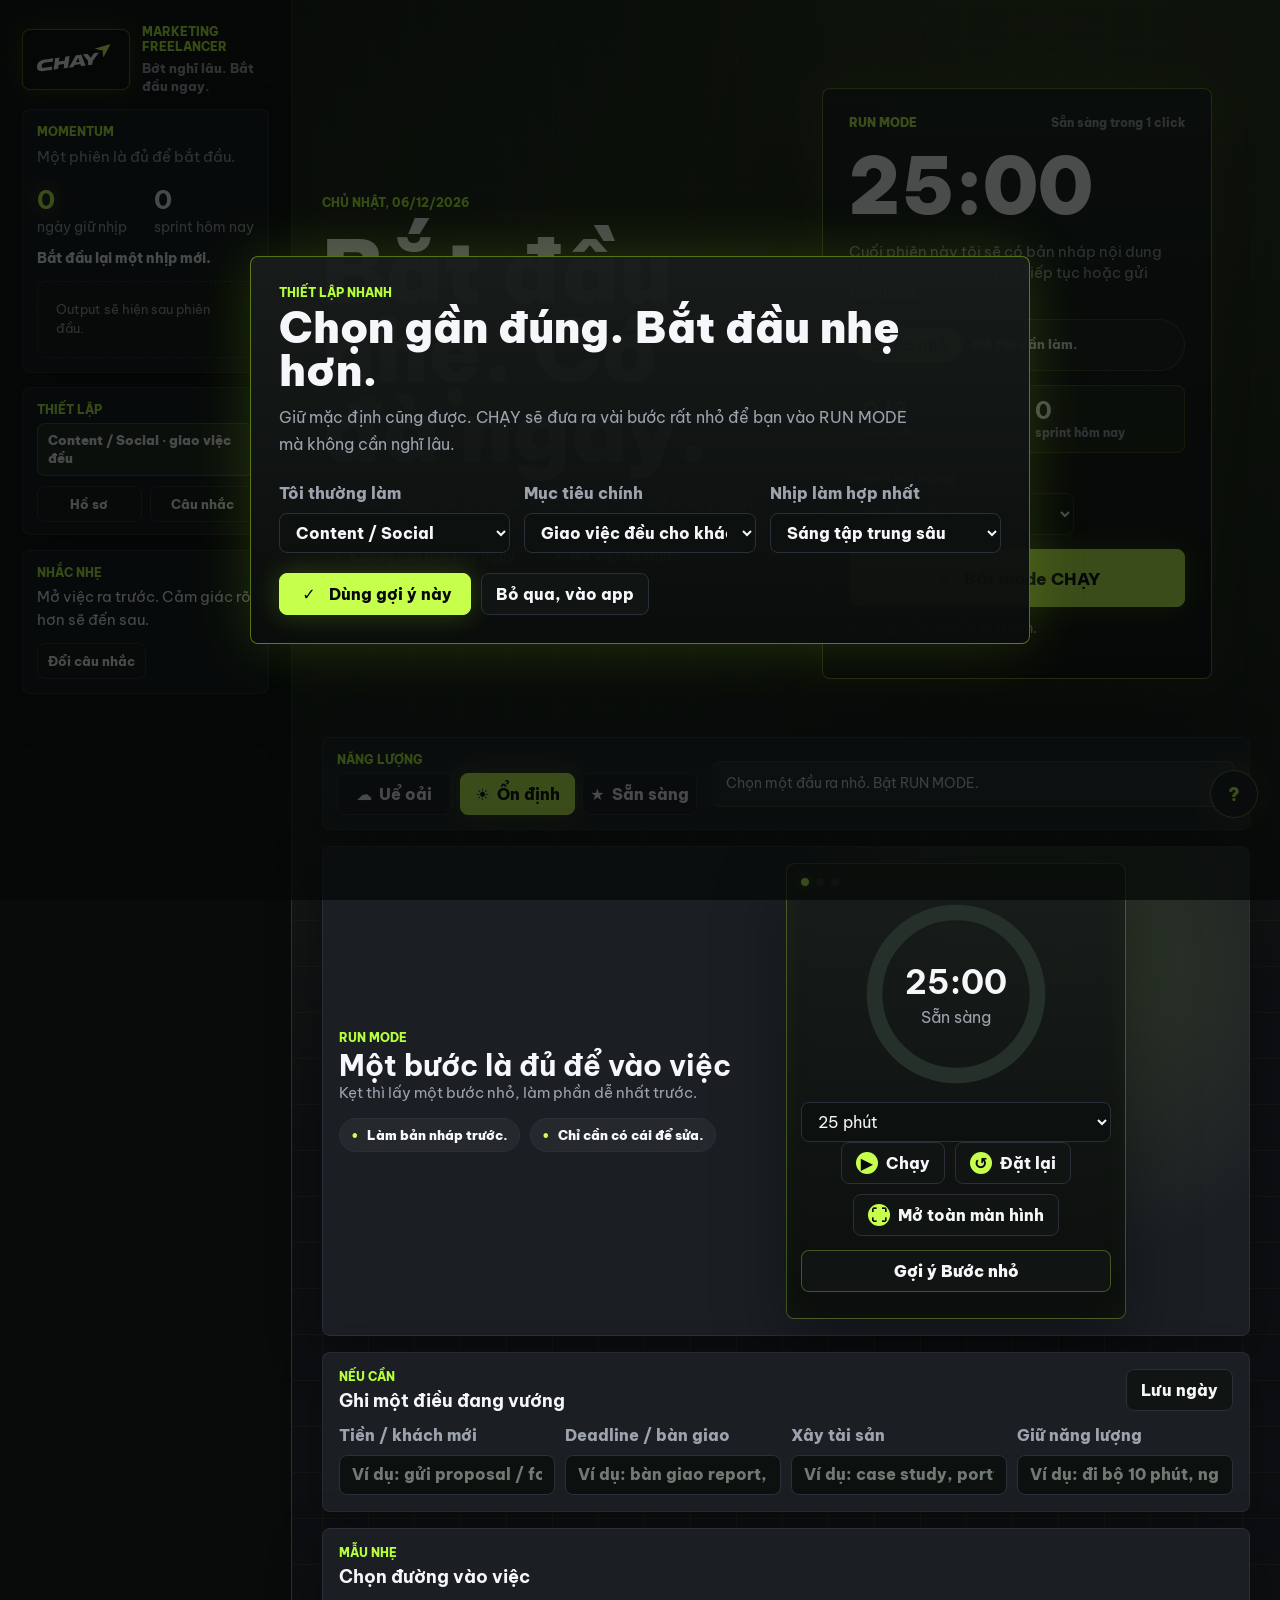
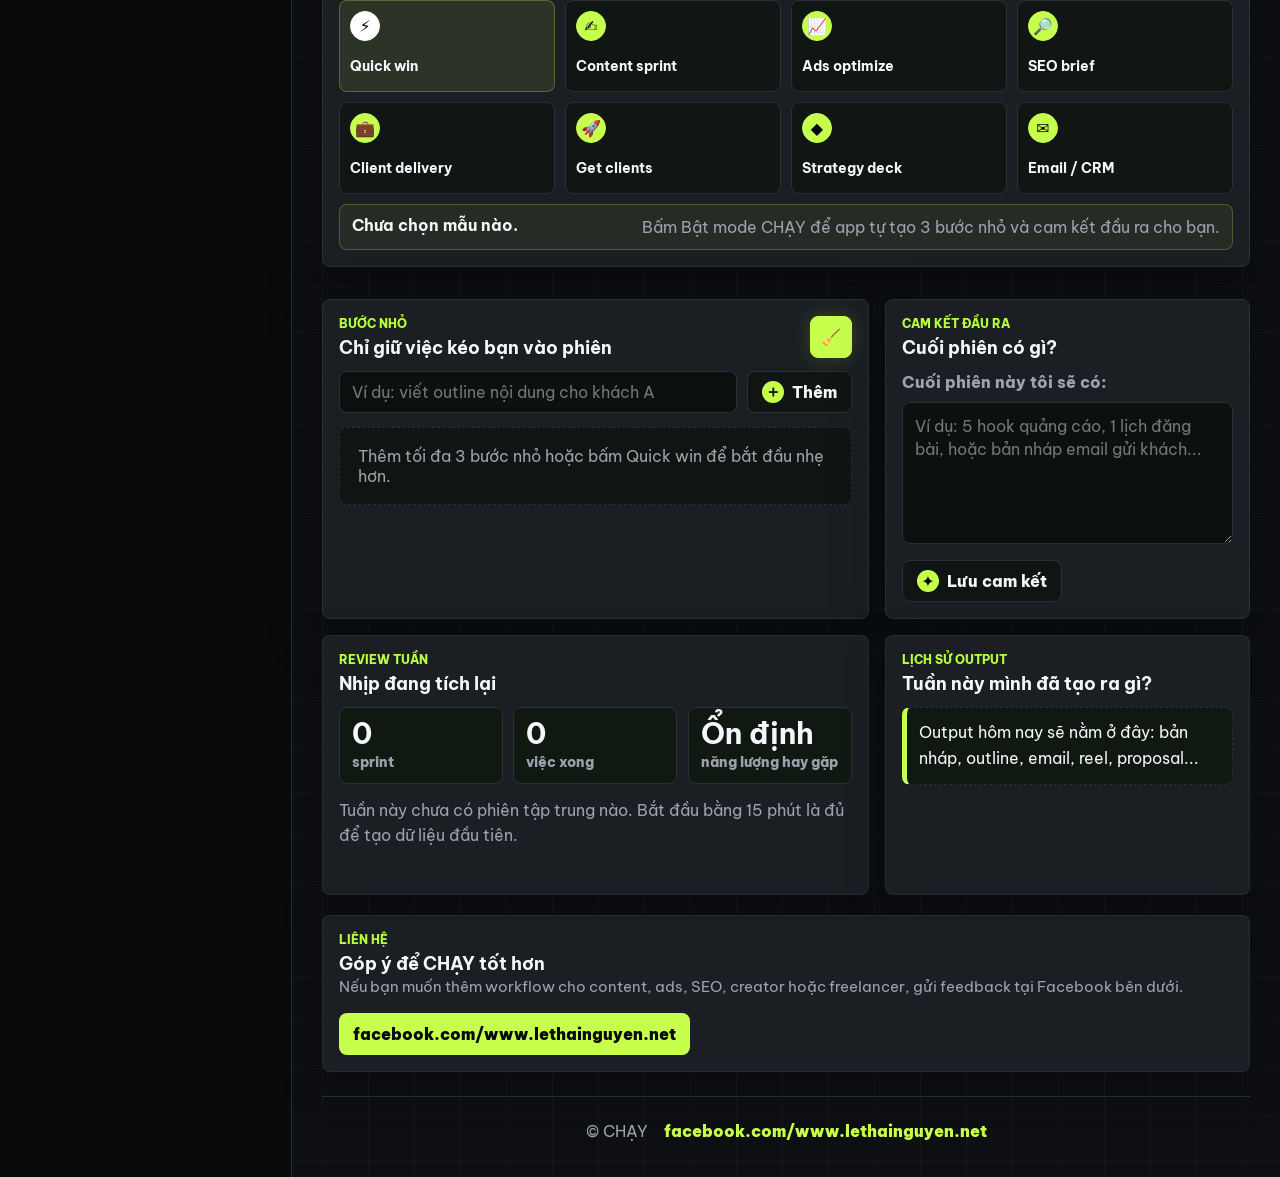
==== commit 15efda2d: "Add files via upload" ====
--- a/index.html
+++ b/index.html
@@ -3,8 +3,8 @@
   <head>
     <meta charset="utf-8">
     <meta name="viewport" content="width=device-width, initial-scale=1, viewport-fit=cover">
-    <title>CHẠY - bật mode làm việc</title>
-    <meta name="description" content="CHẠY giúp freelancer marketing bắt đầu phiên tập trung, chọn việc chính và giữ nhịp làm mỗi ngày.">
+    <title>CHẠY - bắt đầu nhẹ hơn</title>
+    <meta name="description" content="CHẠY giúp freelancer và creator bớt nghĩ quá lâu, chọn một bước nhỏ và vào phiên làm việc ngay.">
     <meta name="theme-color" content="#0D0F12">
     <link rel="preconnect" href="https://fonts.googleapis.com">
     <link rel="preconnect" href="https://fonts.gstatic.com" crossorigin>
@@ -15,8 +15,8 @@
     <div class="onboarding-modal" id="onboardingModal" aria-hidden="true">
       <section class="onboarding-card" role="dialog" aria-modal="true" aria-labelledby="onboardingTitle">
         <p class="eyebrow">Thiết lập nhanh</p>
-        <h2 id="onboardingTitle">Chọn kiểu việc. CHẠY lo bước đầu.</h2>
-        <p class="hero-copy">Giữ mặc định cũng được. Bạn chỉ cần chọn gần đúng, app sẽ tự tạo 3 việc nhỏ và một cam kết đầu ra để vào RUN MODE ngay.</p>
+        <h2 id="onboardingTitle">Chọn gần đúng. Bắt đầu nhẹ hơn.</h2>
+        <p class="hero-copy">Giữ mặc định cũng được. CHẠY sẽ đưa ra vài bước rất nhỏ để bạn vào RUN MODE mà không cần nghĩ lâu.</p>
 
         <div class="setup-grid">
           <label>
@@ -150,8 +150,8 @@
         <div class="settings-head">
           <div>
             <p class="eyebrow">Hướng dẫn sử dụng</p>
-            <h2 id="guideTitle">Cách dùng CHẠY cho một phiên làm việc</h2>
-            <p class="hero-copy">Dành cho lúc bạn muốn bắt đầu nhanh, không muốn ngồi nghĩ hệ thống quá nhiều.</p>
+            <h2 id="guideTitle">Cách bắt đầu khi đang kẹt</h2>
+            <p class="hero-copy">Dành cho lúc bạn chỉ cần một hành động đầu tiên đủ nhỏ để vào việc.</p>
           </div>
           <button class="icon-button" id="closeGuideButton" type="button" aria-label="Đóng hướng dẫn">×</button>
         </div>
@@ -159,11 +159,11 @@
         <div class="guide-grid full-guide">
           <div>
             <strong>1. Setup nhanh hoặc bỏ qua</strong>
-            <span>Giữ mặc định cũng được. CHẠY sẽ tự tạo 3 bước nhỏ và một cam kết đầu ra.</span>
+            <span>Giữ mặc định cũng được. CHẠY sẽ tự tạo 3 bước nhỏ, đủ để bắt đầu.</span>
           </div>
           <div>
             <strong>2. Chọn trạng thái năng lượng</strong>
-            <span>Chọn Uể oải, Ổn định hoặc Sẵn sàng để câu nhắc và bước nhỏ hợp với sức hiện tại.</span>
+            <span>Chọn Uể oải, Ổn định hoặc Sẵn sàng để bước nhỏ hợp với sức hiện tại.</span>
           </div>
           <div>
             <strong>3. Bật RUN MODE</strong>
@@ -171,7 +171,7 @@
           </div>
           <div>
             <strong>4. Kẹt thì bấm gợi ý bước nhỏ</strong>
-            <span>Nút này đưa ra một hành động rất nhỏ để bạn thoát trạng thái đứng hình.</span>
+            <span>Nút này đưa ra một hành động nhỏ, cụ thể, làm được ngay.</span>
           </div>
           <div>
             <strong>5. Tick việc đã xong</strong>
@@ -198,7 +198,7 @@
           <div>
             <p class="eyebrow">Marketing freelancer</p>
             <h1 class="sr-only">CHẠY</h1>
-            <p class="brand-line">Vào việc nhanh, có đầu ra rõ</p>
+            <p class="brand-line">Bớt nghĩ lâu. Bắt đầu ngay.</p>
           </div>
         </div>
 
@@ -241,11 +241,11 @@
         <header class="hero-section reveal">
           <div class="hero-copy-block">
             <p class="eyebrow" id="todayLabel"></p>
-            <h2>Bật một phiên. Tạo một đầu ra.</h2>
-            <p class="hero-copy">Chọn nhịp hiện tại, bấm CHẠY, làm bản đầu tiên.</p>
+            <h2>Bắt đầu nhẹ. Có đà ngay.</h2>
+            <p class="hero-copy">Khi đầu đang rối, chỉ cần một bước nhỏ để vào phiên.</p>
             <div class="hero-pills info-chips" aria-label="CHẠY phù hợp với ai">
-              <span>M đang giữ nhịp.</span>
-              <span>Không cần hoàn hảo. Chỉ cần tiếp tục chạy.</span>
+              <span>Không cần làm hay ngay.</span>
+              <span>Mở việc ra trước.</span>
             </div>
           </div>
           <div class="hero-run-card">
@@ -254,11 +254,15 @@
               <small id="heroRunStatus">Sẵn sàng trong 1 click</small>
             </div>
             <div class="hero-run-time" id="heroTimerDisplay">25:00</div>
-            <p id="heroCommitmentPreview">CHẠY sẽ chọn việc đầu tiên và tạo cam kết đầu ra cho phiên này.</p>
+            <p id="heroCommitmentPreview">CHẠY sẽ chọn một bước đầu tiên đủ nhỏ để bạn bắt đầu.</p>
+            <div class="starter-chip" aria-live="polite">
+              <button class="starter-button" id="heroRescueButton" type="button">Bước nhỏ</button>
+              <span id="heroRescueOutput">Mở file cần làm.</span>
+            </div>
             <div class="daily-loop" aria-label="Tiến độ hôm nay">
               <div>
                 <strong id="heroProgress">0/3</strong>
-                <span>việc chính</span>
+                <span>bước nhỏ</span>
               </div>
               <div>
                 <strong id="heroSprints">0</strong>
@@ -286,7 +290,7 @@
               <span class="button-icon" aria-hidden="true">⚡</span>
               Bật mode CHẠY
             </button>
-            <p class="button-help">Vào toàn màn hình tập trung ngay.</p>
+            <p class="button-help">Không cần chuẩn bị thêm.</p>
           </div>
         </header>
 
@@ -313,8 +317,8 @@
         <section class="run-mode-showcase tool-panel reveal" id="focusPanel">
           <div class="run-mode-copy">
             <p class="panel-label">RUN MODE</p>
-            <h3>Phiên đang chạy</h3>
-            <p class="feature-note">Tạm dừng, reset hoặc mở lại toàn màn hình.</p>
+            <h3>Một bước là đủ để vào việc</h3>
+            <p class="feature-note">Kẹt thì lấy một bước nhỏ, làm phần dễ nhất trước.</p>
             <div class="run-mode-prompts info-chips" aria-label="Nguyên tắc của RUN MODE">
               <span>Làm bản nháp trước.</span>
               <span>Chỉ cần có cái để sửa.</span>
@@ -361,7 +365,7 @@
                 Mở toàn màn hình
               </button>
             </div>
-            <button class="rescue-button" id="rescueButton" type="button">Kẹt rồi, gợi ý bước nhỏ</button>
+            <button class="rescue-button" id="rescueButton" type="button">Gợi ý Bước nhỏ</button>
             <div class="rescue-output" id="rescueOutput" aria-live="polite"></div>
           </div>
         </section>
@@ -369,8 +373,8 @@
         <section class="command-center tool-panel reveal" id="commandCenter">
           <div class="section-heading">
             <div>
-              <p class="panel-label">Hôm nay</p>
-              <h3>Ghi nhanh điều đáng làm</h3>
+                <p class="panel-label">Nếu cần</p>
+                <h3>Ghi một điều đang vướng</h3>
             </div>
             <button class="ghost-button" id="saveCommandButton" type="button">
               Lưu ngày
@@ -400,21 +404,21 @@
           <article class="tool-panel templates-panel reveal" id="templatesPanel">
             <div class="section-heading">
               <div>
-                <p class="panel-label">Mẫu</p>
-                <h3>Đổi hướng nhanh</h3>
+                <p class="panel-label">Mẫu nhẹ</p>
+                <h3>Chọn đường vào việc</h3>
               </div>
             </div>
             <div class="template-grid" id="templateGrid"></div>
             <div class="template-feedback" id="templateFeedback" aria-live="polite">
               <strong>Chưa chọn mẫu nào.</strong>
-              <span>Bấm một mẫu để CHẠY tạo 3 việc chính và cam kết đầu ra cho bạn.</span>
+              <span>Bấm một mẫu để CHẠY tạo 3 bước nhỏ và cam kết đầu ra cho bạn.</span>
             </div>
           </article>
 
           <article class="tool-panel priority-panel reveal" id="taskPanel">
             <div class="section-heading">
               <div>
-                <p class="panel-label">3 việc chính</p>
+                <p class="panel-label">Bước nhỏ</p>
                 <h3>Chỉ giữ việc kéo bạn vào phiên</h3>
               </div>
               <button class="icon-button" id="clearDoneButton" type="button" aria-label="Ẩn việc đã xong" title="Ẩn việc đã xong">🧹</button>
@@ -495,7 +499,7 @@
       <button class="icon-button focus-close" id="closeFocusButton" type="button" aria-label="Đóng focus mode">×</button>
       <div class="focus-session-view" id="focusSessionView">
         <p class="eyebrow">RUN MODE</p>
-        <h2>Một phiên. Một đầu ra.</h2>
+        <h2>Bắt đầu bằng bước nhỏ.</h2>
         <div class="focus-time" id="focusTimerDisplay">25:00</div>
         <p id="focusCommitmentText">Cuối phiên tôi sẽ có: một bản nháp đủ để sửa tiếp.</p>
         <div class="timer-actions">
--- a/styles.css
+++ b/styles.css
@@ -1439,6 +1439,10 @@
   z-index: 1;
 }
 
+.hero-copy-block .eyebrow {
+  margin-bottom: 22px;
+}
+
 .hero-section h2 {
   max-width: 860px;
   font-size: 5.4rem;
@@ -2392,8 +2396,8 @@
 }
 
 .template-grid {
-  grid-template-columns: repeat(7, minmax(0, 1fr));
-  gap: 8px;
+  grid-template-columns: repeat(4, minmax(0, 1fr));
+  gap: 10px;
 }
 
 .template-card {
@@ -2531,7 +2535,8 @@
   }
 
   .checkin-band {
-    gap: 10px;
+    grid-template-columns: 1fr;
+    gap: 12px;
   }
 
   .energy-options {
@@ -2545,6 +2550,7 @@
 
   .nudge-box {
     min-height: auto;
+    width: 100%;
   }
 
   .run-mode-showcase {
@@ -2576,3 +2582,488 @@
     margin: 14px 0;
   }
 }
+
+/* Microinteraction pass: grounded motion, tactile feedback, emotional acknowledgement. */
+.primary-button,
+.ghost-button,
+.icon-button,
+.energy-button,
+.template-card,
+.task-item,
+.hero-run-card,
+.side-panel,
+.tool-panel,
+.daily-loop div,
+.review-grid div,
+.history-day {
+  will-change: transform, box-shadow, border-color, background;
+}
+
+.primary-button,
+.ghost-button,
+.icon-button,
+.energy-button,
+.template-card,
+.rescue-button,
+.delete-task {
+  transform-origin: center;
+  transition:
+    transform 0.18s var(--ease-out),
+    border-color 0.22s var(--ease-soft),
+    background 0.22s var(--ease-soft),
+    box-shadow 0.22s var(--ease-soft),
+    color 0.22s var(--ease-soft),
+    opacity 0.22s var(--ease-soft);
+}
+
+.primary-button:active,
+.ghost-button:active,
+.icon-button:active,
+.energy-button:active,
+.template-card:active,
+.rescue-button:active,
+.is-pressing {
+  transform: translateY(1px) scale(0.985);
+}
+
+.hero-run-card {
+  transition:
+    transform 0.34s var(--ease-out),
+    border-color 0.34s var(--ease-soft),
+    box-shadow 0.34s var(--ease-soft),
+    background 0.34s var(--ease-soft);
+}
+
+.hero-run-card.session-active {
+  animation: run-card-alive 3.4s ease-in-out infinite;
+}
+
+.hero-run-card.session-active .hero-run-time,
+.focus-time {
+  text-shadow: 0 0 24px rgba(199, 255, 77, 0.12);
+}
+
+.focus-overlay {
+  background:
+    radial-gradient(circle at 50% 20%, rgba(199, 255, 77, 0.2), transparent 34%),
+    rgba(7, 9, 8, 0.98);
+  backdrop-filter: blur(14px);
+}
+
+.focus-overlay.show .focus-session-view {
+  animation: focus-land 0.52s var(--ease-out) both;
+}
+
+body.run-mode-entering .focus-time {
+  animation: timer-enter 0.58s var(--ease-out) both, timer-breathe 2.8s ease-in-out 0.58s infinite;
+}
+
+body.run-mode-open .app-shell {
+  opacity: 0.22;
+  transform: scale(0.988);
+  filter: saturate(0.74) blur(1px);
+}
+
+.focus-time.timer-freeze {
+  animation: timer-complete-freeze 0.58s var(--ease-out) both;
+}
+
+.completion-view {
+  gap: 16px;
+}
+
+.completion-view.reward-pulse {
+  animation: completion-land 0.9s var(--ease-out) both;
+}
+
+.completion-view .completion-reward,
+.completion-view .completion-stats,
+.completion-view .return-copy,
+.completion-view #completionCommitmentText {
+  animation: completion-item-in 0.58s var(--ease-out) both;
+}
+
+.completion-view .completion-stats {
+  animation-delay: 0.12s;
+}
+
+.completion-view .return-copy {
+  animation-delay: 0.2s;
+}
+
+.completion-view #completionCommitmentText {
+  animation-delay: 0.28s;
+}
+
+.completion-actions {
+  opacity: 0;
+  transform: translateY(10px);
+  pointer-events: none;
+  transition: opacity 0.38s var(--ease-soft), transform 0.38s var(--ease-out);
+}
+
+.completion-view.actions-ready .completion-actions {
+  opacity: 1;
+  transform: translateY(0);
+  pointer-events: auto;
+}
+
+.completion-stats strong {
+  position: relative;
+  overflow: hidden;
+}
+
+.completion-stats strong::after {
+  content: "";
+  position: absolute;
+  inset: 0;
+  background: linear-gradient(110deg, transparent 0%, rgba(255, 255, 255, 0.38) 48%, transparent 68%);
+  transform: translateX(-130%);
+  animation: soft-sheen 1.15s ease 0.22s both;
+}
+
+.momentum-score div:first-child strong {
+  position: relative;
+  display: inline-block;
+  animation: ember-breathe 3.2s ease-in-out infinite;
+}
+
+body.momentum-spark .momentum-score strong,
+body.momentum-spark .hero-run-card .daily-loop strong {
+  animation: momentum-pop 0.72s var(--ease-out) both;
+}
+
+.momentum-output-list li:not(.empty-state),
+.history-items li.output-log {
+  transition: transform 0.22s var(--ease-out), border-color 0.22s var(--ease-soft), background 0.22s var(--ease-soft);
+}
+
+.momentum-output-list li:not(.empty-state):hover,
+.history-items li.output-log:hover {
+  transform: translateX(2px);
+  border-color: rgba(199, 255, 77, 0.38);
+  background: rgba(199, 255, 77, 0.085);
+}
+
+.tool-panel,
+.side-panel,
+.checkin-band,
+.template-card,
+.task-item,
+.history-day {
+  transition:
+    transform 0.24s var(--ease-out),
+    border-color 0.24s var(--ease-soft),
+    background 0.24s var(--ease-soft),
+    box-shadow 0.24s var(--ease-soft);
+}
+
+@media (hover: hover) and (pointer: fine) {
+  .template-card:hover,
+  .task-item:hover,
+  .history-day:hover,
+  .review-grid div:hover,
+  .daily-loop div:hover {
+    transform: translateY(-2px);
+    border-color: rgba(199, 255, 77, 0.32);
+    box-shadow: 0 16px 42px rgba(0, 0, 0, 0.28), 0 0 22px rgba(199, 255, 77, 0.045);
+  }
+
+  .hero-run-card:hover {
+    transform: translateY(-2px);
+    box-shadow: 0 34px 96px rgba(0, 0, 0, 0.54), 0 0 54px rgba(199, 255, 77, 0.18);
+  }
+}
+
+@keyframes focus-land {
+  from {
+    opacity: 0;
+    transform: translateY(12px) scale(0.982);
+    filter: blur(3px);
+  }
+  to {
+    opacity: 1;
+    transform: translateY(0) scale(1);
+    filter: blur(0);
+  }
+}
+
+@keyframes timer-enter {
+  from {
+    opacity: 0;
+    transform: scale(0.92);
+  }
+  62% {
+    opacity: 1;
+    transform: scale(1.025);
+  }
+  to {
+    opacity: 1;
+    transform: scale(1);
+  }
+}
+
+@keyframes timer-complete-freeze {
+  0% {
+    transform: scale(1);
+    filter: brightness(1);
+  }
+  50% {
+    transform: scale(1.035);
+    filter: brightness(1.18);
+  }
+  100% {
+    transform: scale(0.985);
+    filter: brightness(1);
+  }
+}
+
+@keyframes completion-land {
+  from {
+    opacity: 0;
+    transform: translateY(14px) scale(0.965);
+    filter: drop-shadow(0 0 0 rgba(199, 255, 77, 0));
+  }
+  42% {
+    opacity: 1;
+    transform: translateY(0) scale(1.018);
+    filter: drop-shadow(0 0 38px rgba(199, 255, 77, 0.22));
+  }
+  to {
+    opacity: 1;
+    transform: translateY(0) scale(1);
+    filter: drop-shadow(0 0 14px rgba(199, 255, 77, 0.1));
+  }
+}
+
+@keyframes completion-item-in {
+  from {
+    opacity: 0;
+    transform: translateY(8px);
+  }
+  to {
+    opacity: 1;
+    transform: translateY(0);
+  }
+}
+
+@keyframes soft-sheen {
+  to {
+    transform: translateX(130%);
+  }
+}
+
+@keyframes ember-breathe {
+  0%,
+  100% {
+    text-shadow: 0 0 16px rgba(199, 255, 77, 0.28);
+  }
+  50% {
+    text-shadow: 0 0 28px rgba(199, 255, 77, 0.48);
+  }
+}
+
+@keyframes momentum-pop {
+  0% {
+    transform: scale(1);
+  }
+  45% {
+    transform: scale(1.12);
+  }
+  100% {
+    transform: scale(1);
+  }
+}
+
+@keyframes run-card-alive {
+  0%,
+  100% {
+    box-shadow: 0 32px 90px rgba(0, 0, 0, 0.52), 0 0 42px rgba(199, 255, 77, 0.12);
+  }
+  50% {
+    box-shadow: 0 32px 90px rgba(0, 0, 0, 0.52), 0 0 54px rgba(199, 255, 77, 0.2);
+  }
+}
+
+@media (prefers-reduced-motion: reduce) {
+  .hero-run-card.session-active,
+  .focus-overlay.show .focus-session-view,
+  body.run-mode-entering .focus-time,
+  .completion-view.reward-pulse,
+  .completion-view .completion-reward,
+  .completion-view .completion-stats,
+  .completion-view .return-copy,
+  .completion-view #completionCommitmentText,
+  .completion-stats strong::after,
+  .momentum-score div:first-child strong,
+  body.momentum-spark .momentum-score strong,
+  body.momentum-spark .hero-run-card .daily-loop strong {
+    animation: none !important;
+  }
+
+  .completion-actions {
+    opacity: 1;
+    transform: none;
+  }
+}
+
+/* Anti-overthinking pass: keep RUN MODE dominant, make everything else lighter. */
+.starter-chip {
+  display: grid;
+  grid-template-columns: auto 1fr;
+  align-items: center;
+  gap: 10px;
+  margin: 0 0 14px;
+  padding: 8px;
+  color: var(--ink);
+  background: rgba(255, 255, 255, 0.035);
+  border: 1px solid rgba(199, 255, 77, 0.18);
+  border-radius: 999px;
+}
+
+.starter-button {
+  min-height: 34px;
+  padding: 0 12px;
+  color: var(--black);
+  background: var(--orange);
+  border: 1px solid var(--orange);
+  border-radius: 999px;
+  font-weight: 900;
+}
+
+.starter-chip span {
+  min-width: 0;
+  color: #dce5de;
+  font-size: 0.84rem;
+  font-weight: 750;
+  line-height: 1.35;
+}
+
+.template-card:first-child {
+  background: rgba(199, 255, 77, 0.095);
+  border-color: rgba(199, 255, 77, 0.26);
+}
+
+.template-card:first-child .template-icon {
+  color: var(--black);
+  background: var(--white);
+  border-color: var(--white);
+}
+
+.nudge-box {
+  min-height: auto;
+  padding: 10px 13px;
+  border-left-width: 0;
+  border-color: rgba(199, 255, 77, 0.16);
+  background: rgba(255, 255, 255, 0.035);
+}
+
+.nudge-box p {
+  color: #cbd4ce;
+  font-size: 0.9rem;
+}
+
+.command-center,
+.review-panel,
+.log-panel,
+.contact-section .tool-panel,
+.side-panel {
+  border-color: rgba(42, 48, 56, 0.76);
+  box-shadow: 0 14px 40px rgba(0, 0, 0, 0.28);
+}
+
+@media (max-width: 620px) {
+  .workspace {
+    padding-bottom: 28px;
+  }
+
+  .mobile-nav {
+    display: none;
+  }
+
+  .hero-section {
+    padding-top: 8px;
+  }
+
+  .hero-section h2 {
+    max-width: 9.5ch;
+    font-size: clamp(2.65rem, 13.2vw, 3.55rem);
+  }
+
+  .hero-copy-block .eyebrow {
+    margin-bottom: 16px;
+  }
+
+  .hero-run-card {
+    padding: 15px;
+    border-color: rgba(199, 255, 77, 0.42);
+    box-shadow: 0 22px 68px rgba(0, 0, 0, 0.48), 0 0 34px rgba(199, 255, 77, 0.12);
+  }
+
+  .starter-chip {
+    grid-template-columns: 1fr;
+    gap: 7px;
+    border-radius: 8px;
+  }
+
+  .starter-button {
+    width: 100%;
+  }
+
+  .starter-chip span {
+    text-align: center;
+  }
+
+  .checkin-band,
+  .tool-panel {
+    padding: 14px;
+    background: rgba(21, 24, 29, 0.58);
+    border-color: rgba(42, 48, 56, 0.58);
+    box-shadow: none;
+  }
+
+  .checkin-band {
+    grid-template-columns: 1fr;
+    align-items: stretch;
+  }
+
+  .nudge-box {
+    padding: 9px 11px;
+  }
+
+  .nudge-box p {
+    font-size: 0.84rem;
+    line-height: 1.42;
+  }
+
+  .command-center,
+  .review-panel,
+  .log-panel,
+  .contact-section {
+    display: none;
+  }
+
+  .templates-panel {
+    margin-bottom: 14px;
+  }
+
+  .template-card {
+    min-height: 88px;
+    padding: 11px;
+    background: rgba(21, 24, 29, 0.56);
+    border-color: rgba(42, 48, 56, 0.62);
+  }
+
+  .template-card strong {
+    font-size: 0.9rem;
+  }
+
+  .priority-panel,
+  .brief-panel {
+    margin-bottom: 14px;
+  }
+
+  .sidebar {
+    padding-top: 14px;
+  }
+}
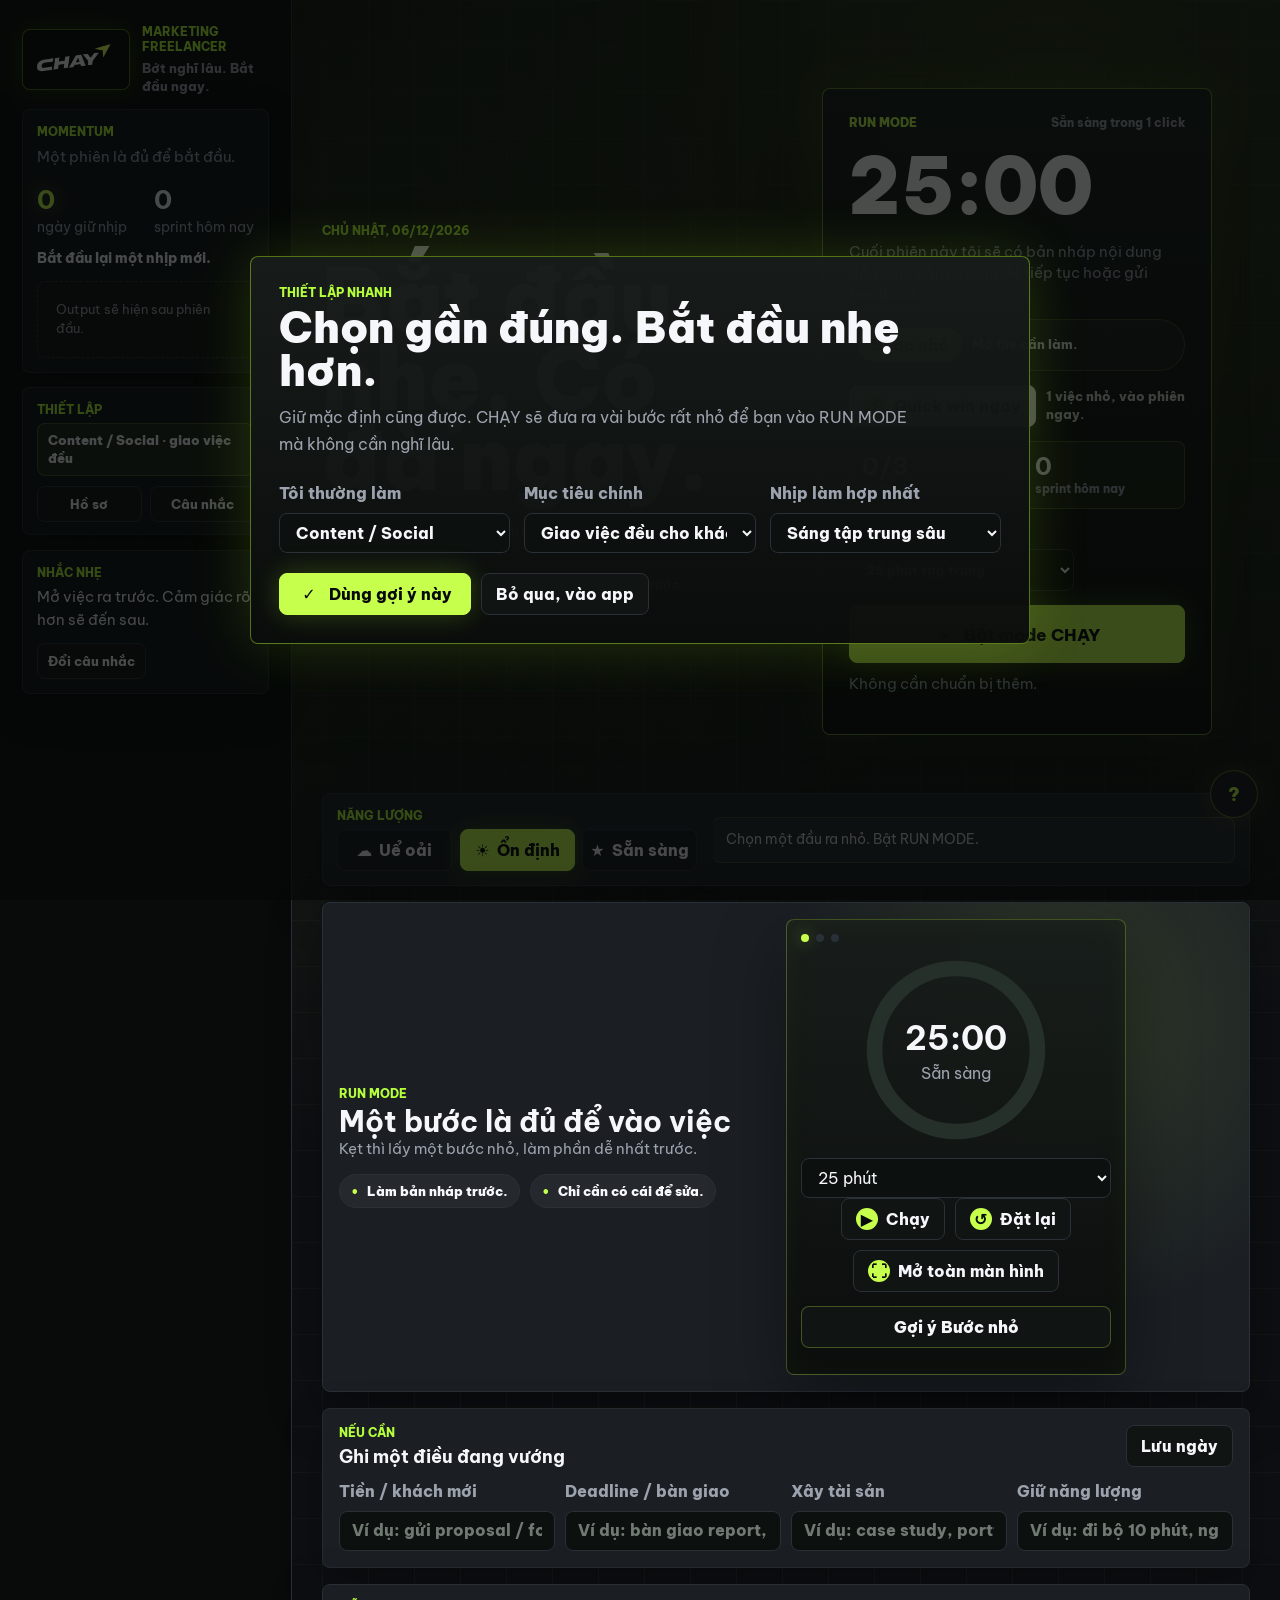
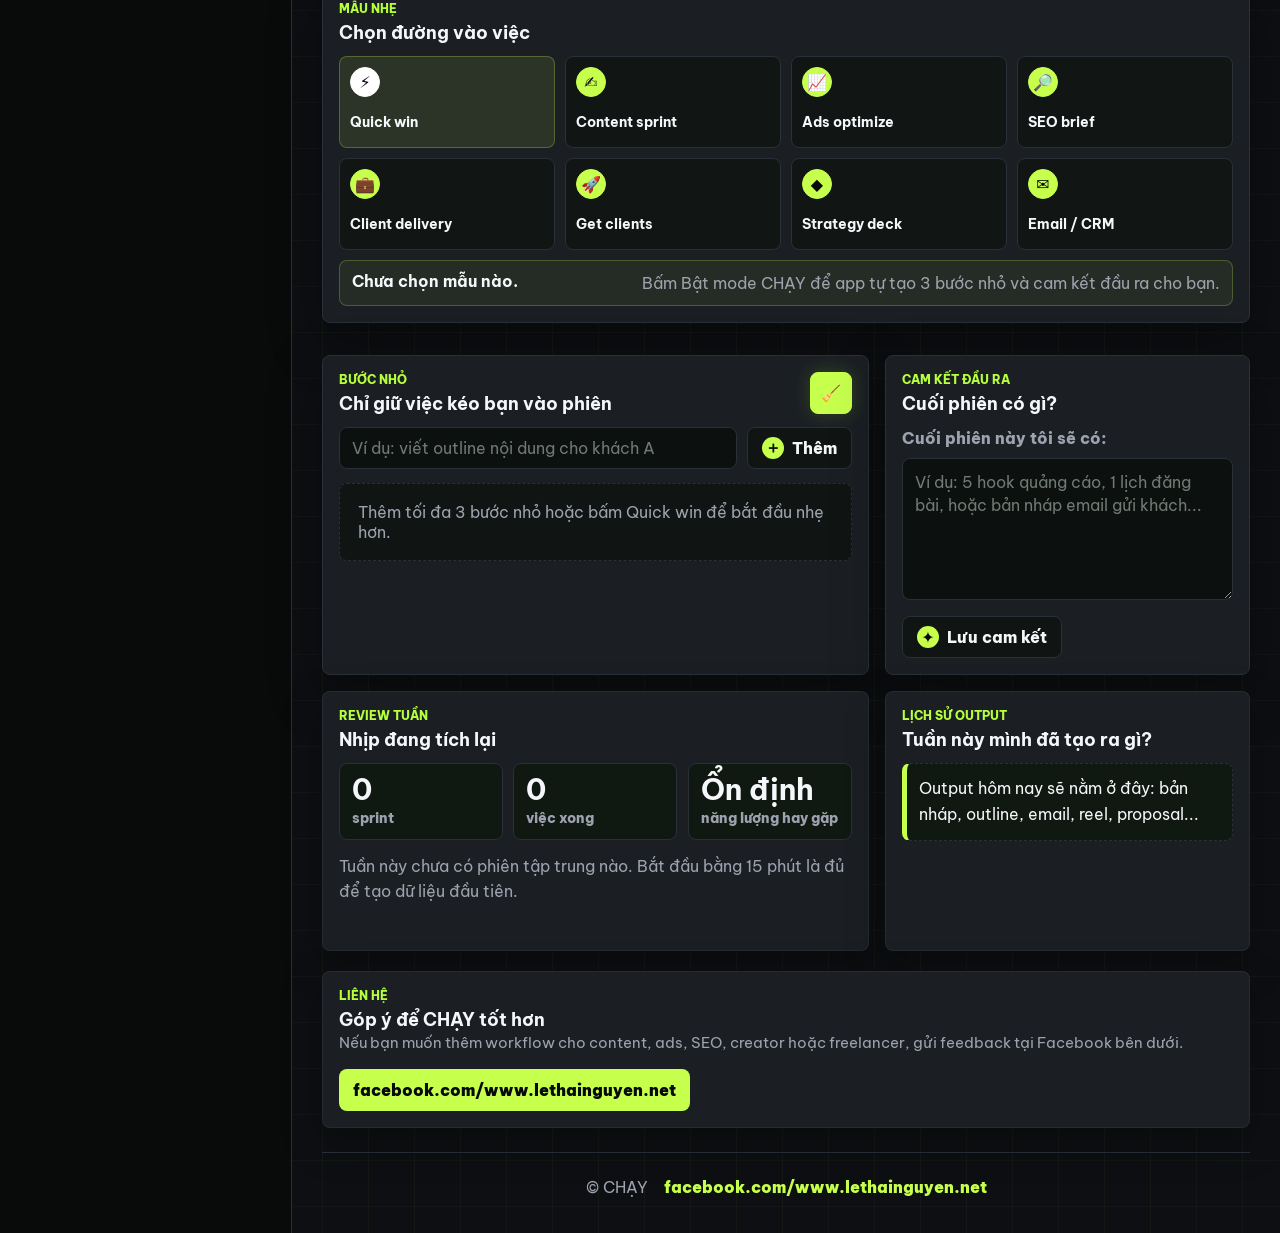
==== commit 5a937f36: "Add files via upload" ====
--- a/index.html
+++ b/index.html
@@ -259,6 +259,13 @@
               <button class="starter-button" id="heroRescueButton" type="button">Bước nhỏ</button>
               <span id="heroRescueOutput">Mở file cần làm.</span>
             </div>
+            <div class="hero-fast-actions" aria-label="Bắt đầu nhanh">
+              <button class="quick-win-button" id="heroQuickWinButton" type="button">
+                <span class="button-icon" aria-hidden="true">⚡</span>
+                Quick win ngay
+              </button>
+              <span>1 việc nhỏ, vào phiên ngay.</span>
+            </div>
             <div class="daily-loop" aria-label="Tiến độ hôm nay">
               <div>
                 <strong id="heroProgress">0/3</strong>
--- a/styles.css
+++ b/styles.css
@@ -2939,6 +2939,36 @@
   line-height: 1.35;
 }
 
+.hero-fast-actions {
+  display: grid;
+  grid-template-columns: auto 1fr;
+  align-items: center;
+  gap: 10px;
+  margin: 0 0 12px;
+}
+
+.quick-win-button {
+  min-height: 42px;
+  display: inline-flex;
+  align-items: center;
+  justify-content: center;
+  gap: 8px;
+  padding: 0 14px;
+  color: var(--black);
+  background: var(--white);
+  border: 1px solid var(--white);
+  border-radius: 8px;
+  font-weight: 950;
+  box-shadow: 0 0 24px rgba(199, 255, 77, 0.16);
+}
+
+.hero-fast-actions > span {
+  color: #cbd4ce;
+  font-size: 0.82rem;
+  font-weight: 750;
+  line-height: 1.35;
+}
+
 .template-card:first-child {
   background: rgba(199, 255, 77, 0.095);
   border-color: rgba(199, 255, 77, 0.26);
@@ -2982,27 +3012,40 @@
   }
 
   .hero-section {
-    padding-top: 8px;
+    gap: 10px;
+    padding-top: 4px;
   }
 
   .hero-section h2 {
-    max-width: 9.5ch;
-    font-size: clamp(2.65rem, 13.2vw, 3.55rem);
+    max-width: 12ch;
+    margin-bottom: 8px;
+    font-size: clamp(2.1rem, 10vw, 2.85rem);
+    line-height: 0.98;
   }
 
   .hero-copy-block .eyebrow {
-    margin-bottom: 16px;
+    margin-bottom: 12px;
   }
 
   .hero-run-card {
-    padding: 15px;
+    padding: 14px;
     border-color: rgba(199, 255, 77, 0.42);
     box-shadow: 0 22px 68px rgba(0, 0, 0, 0.48), 0 0 34px rgba(199, 255, 77, 0.12);
+  }
+
+  .hero-run-head {
+    margin-bottom: 10px;
+  }
+
+  .hero-run-time {
+    margin-bottom: 10px;
+    font-size: clamp(3rem, 15vw, 4rem);
   }
 
   .starter-chip {
     grid-template-columns: 1fr;
     gap: 7px;
+    margin-bottom: 10px;
     border-radius: 8px;
   }
 
@@ -3012,6 +3055,33 @@
 
   .starter-chip span {
     text-align: center;
+  }
+
+  .hero-fast-actions {
+    grid-template-columns: 1fr;
+    gap: 7px;
+  }
+
+  .quick-win-button {
+    width: 100%;
+    min-height: 48px;
+    font-size: 1rem;
+  }
+
+  .hero-fast-actions > span {
+    text-align: center;
+  }
+
+  .daily-loop {
+    display: none;
+  }
+
+  .hero-duration {
+    margin: 10px 0;
+  }
+
+  .hero-run-card .primary-button {
+    min-height: 54px;
   }
 
   .checkin-band,
@@ -3054,6 +3124,13 @@
     border-color: rgba(42, 48, 56, 0.62);
   }
 
+  .template-card[data-template-id="quick-win"] {
+    grid-column: 1 / -1;
+    min-height: 74px;
+    background: rgba(199, 255, 77, 0.12);
+    border-color: rgba(199, 255, 77, 0.32);
+  }
+
   .template-card strong {
     font-size: 0.9rem;
   }
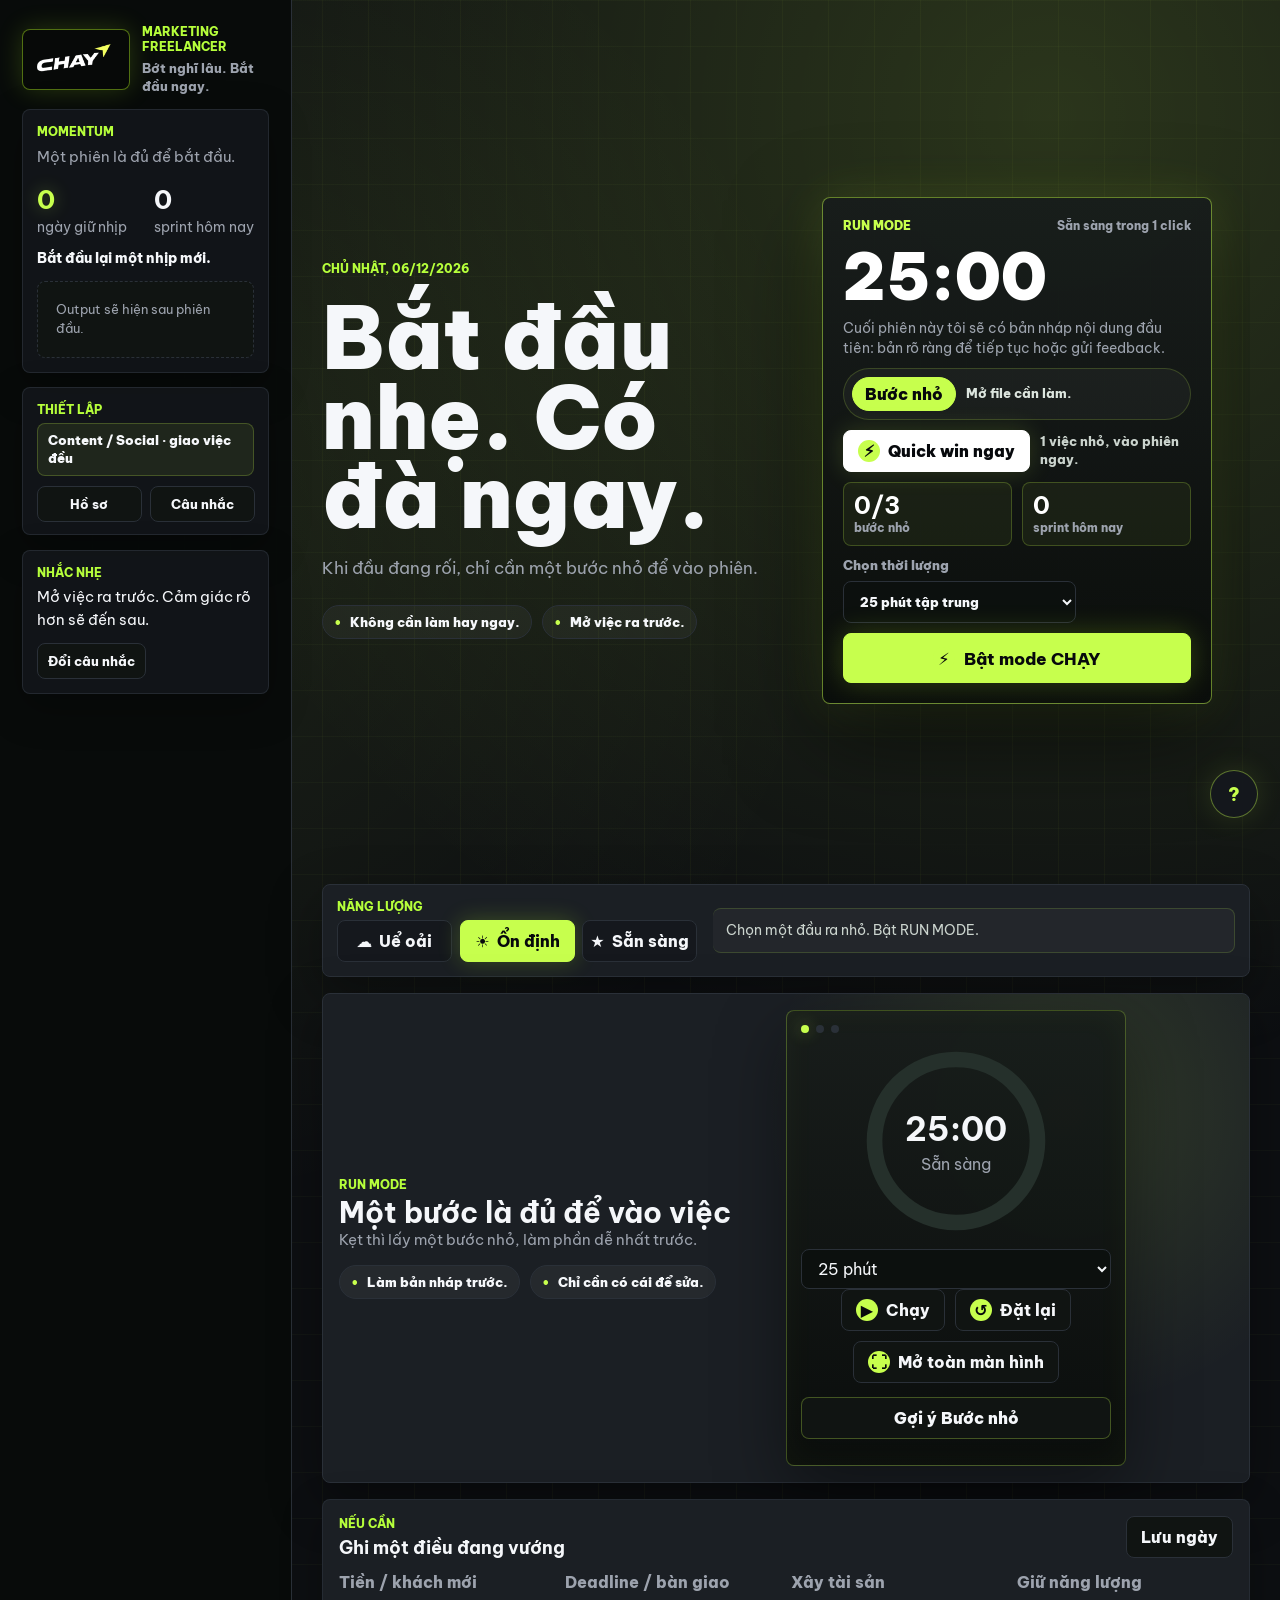
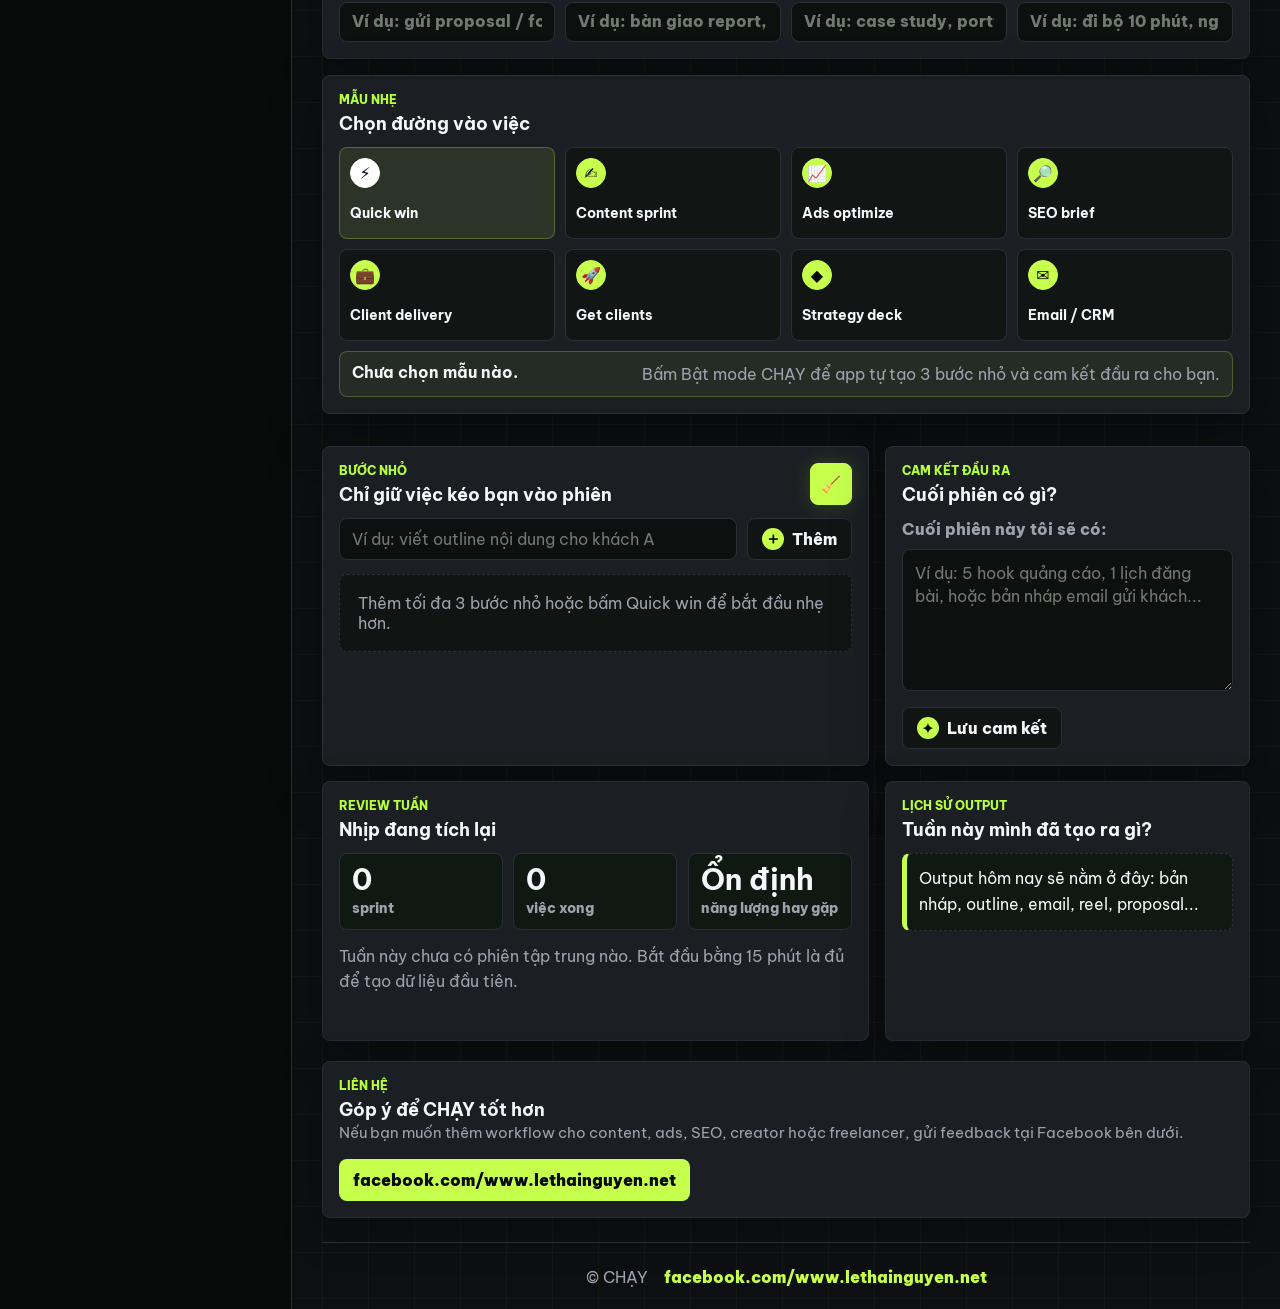
==== commit 5a1d4a02: "Add files via upload" ====
--- a/index.html
+++ b/index.html
@@ -6,6 +6,13 @@
     <title>CHẠY - bắt đầu nhẹ hơn</title>
     <meta name="description" content="CHẠY giúp freelancer và creator bớt nghĩ quá lâu, chọn một bước nhỏ và vào phiên làm việc ngay.">
     <meta name="theme-color" content="#0D0F12">
+    <meta name="application-name" content="CHẠY">
+    <meta name="apple-mobile-web-app-title" content="CHẠY">
+    <meta name="apple-mobile-web-app-capable" content="yes">
+    <meta name="apple-mobile-web-app-status-bar-style" content="black-translucent">
+    <link rel="manifest" href="manifest.webmanifest">
+    <link rel="icon" type="image/png" sizes="192x192" href="assets/pwa-icon-192.png">
+    <link rel="apple-touch-icon" sizes="180x180" href="assets/pwa-icon-192.png">
     <link rel="preconnect" href="https://fonts.googleapis.com">
     <link rel="preconnect" href="https://fonts.gstatic.com" crossorigin>
     <link href="https://fonts.googleapis.com/css2?family=Be+Vietnam+Pro:wght@400;500;600;700;800;900&display=swap" rel="stylesheet">
@@ -519,6 +526,16 @@
             Bước nhỏ
           </button>
         </div>
+        <label class="sound-control">
+          <span>Âm nền</span>
+          <select id="ambientSoundSelect" aria-label="Chọn âm nền tập trung">
+            <option value="off">Tắt</option>
+            <option value="rain">Mưa</option>
+            <option value="cafe">Cafe</option>
+            <option value="white">White noise</option>
+            <option value="lofi">Lofi</option>
+          </select>
+        </label>
       </div>
       <div class="completion-view" id="completionView" hidden>
         <p class="eyebrow">RUN MODE</p>
--- a/styles.css
+++ b/styles.css
@@ -1152,6 +1152,32 @@
   line-height: 1.5;
 }
 
+.sound-control {
+  display: inline-flex;
+  align-items: center;
+  gap: 9px;
+  min-height: 38px;
+  padding: 6px 8px 6px 12px;
+  color: var(--muted);
+  background: rgba(255, 255, 255, 0.04);
+  border: 1px solid rgba(199, 255, 77, 0.18);
+  border-radius: 999px;
+  font-size: 0.78rem;
+  font-weight: 850;
+}
+
+.sound-control select {
+  width: auto;
+  min-height: 30px;
+  margin: 0;
+  padding: 0 26px 0 10px;
+  color: var(--ink);
+  background: rgba(7, 9, 8, 0.86);
+  border-color: rgba(199, 255, 77, 0.2);
+  border-radius: 999px;
+  font-size: 0.8rem;
+}
+
 .completion-actions {
   display: flex;
   flex-wrap: wrap;
@@ -2135,6 +2161,15 @@
     font-size: clamp(3rem, 17vw, 4.3rem);
   }
 
+  .sound-control {
+    width: min(260px, 100%);
+    justify-content: space-between;
+  }
+
+  .sound-control select {
+    max-width: 150px;
+  }
+
   .scroll-top-button,
   .guide-help-button {
     width: 44px;
@@ -2303,6 +2338,19 @@
   padding: 26px;
   border-color: rgba(199, 255, 77, 0.48);
   box-shadow: 0 32px 90px rgba(0, 0, 0, 0.52), 0 0 48px rgba(199, 255, 77, 0.16);
+  max-height: calc(100vh - 120px);
+  overflow: auto;
+  scrollbar-width: thin;
+  scrollbar-color: rgba(199, 255, 77, 0.38) transparent;
+}
+
+.hero-run-card::-webkit-scrollbar {
+  width: 6px;
+}
+
+.hero-run-card::-webkit-scrollbar-thumb {
+  background: rgba(199, 255, 77, 0.32);
+  border-radius: 999px;
 }
 
 .hero-run-time {
@@ -3064,8 +3112,8 @@
 
   .quick-win-button {
     width: 100%;
-    min-height: 48px;
-    font-size: 1rem;
+    min-height: 54px;
+    font-size: 1.04rem;
   }
 
   .hero-fast-actions > span {
@@ -3077,11 +3125,20 @@
   }
 
   .hero-duration {
-    margin: 10px 0;
+    display: none;
   }
 
   .hero-run-card .primary-button {
-    min-height: 54px;
+    min-height: 50px;
+    background: rgba(199, 255, 77, 0.16);
+    border-color: rgba(199, 255, 77, 0.28);
+    color: var(--ink);
+    box-shadow: none;
+  }
+
+  .hero-run-card .primary-button .button-icon {
+    color: var(--black);
+    background: var(--orange);
   }
 
   .checkin-band,
@@ -3144,3 +3201,84 @@
     padding-top: 14px;
   }
 }
+
+@media (min-width: 981px) and (max-height: 980px) {
+  .workspace {
+    padding-block: 16px;
+  }
+
+  .hero-section {
+    min-height: calc(100vh - 32px);
+    padding: 12px 0;
+  }
+
+  .hero-run-card {
+    align-self: center;
+    max-height: calc(100vh - 104px);
+    padding: 20px;
+  }
+
+  .hero-run-head {
+    margin-bottom: 12px;
+  }
+
+  .hero-run-time {
+    margin-bottom: 10px;
+    font-size: clamp(3.5rem, 5vw, 4.7rem);
+  }
+
+  .hero-run-card p {
+    margin-bottom: 10px;
+    font-size: 0.9rem;
+    line-height: 1.36;
+  }
+
+  .starter-chip,
+  .hero-fast-actions {
+    margin-bottom: 10px;
+  }
+
+  .daily-loop {
+    margin: 10px 0;
+  }
+
+  .daily-loop div {
+    min-height: 54px;
+    padding: 10px;
+  }
+
+  .hero-duration {
+    margin: 10px 0;
+  }
+
+  .hero-run-card .primary-button {
+    min-height: 50px;
+  }
+
+  .hero-run-card .button-help {
+    display: none;
+  }
+}
+
+@media (min-width: 981px) and (max-height: 820px) {
+  .hero-section h2 {
+    font-size: clamp(3rem, 5.7vw, 5rem);
+  }
+
+  .hero-run-card {
+    padding: 18px;
+  }
+
+  .hero-run-time {
+    font-size: clamp(3.1rem, 4.6vw, 4.1rem);
+  }
+
+  .hero-run-card p,
+  .hero-fast-actions > span {
+    font-size: 0.84rem;
+  }
+
+  .daily-loop {
+    display: none;
+  }
+}
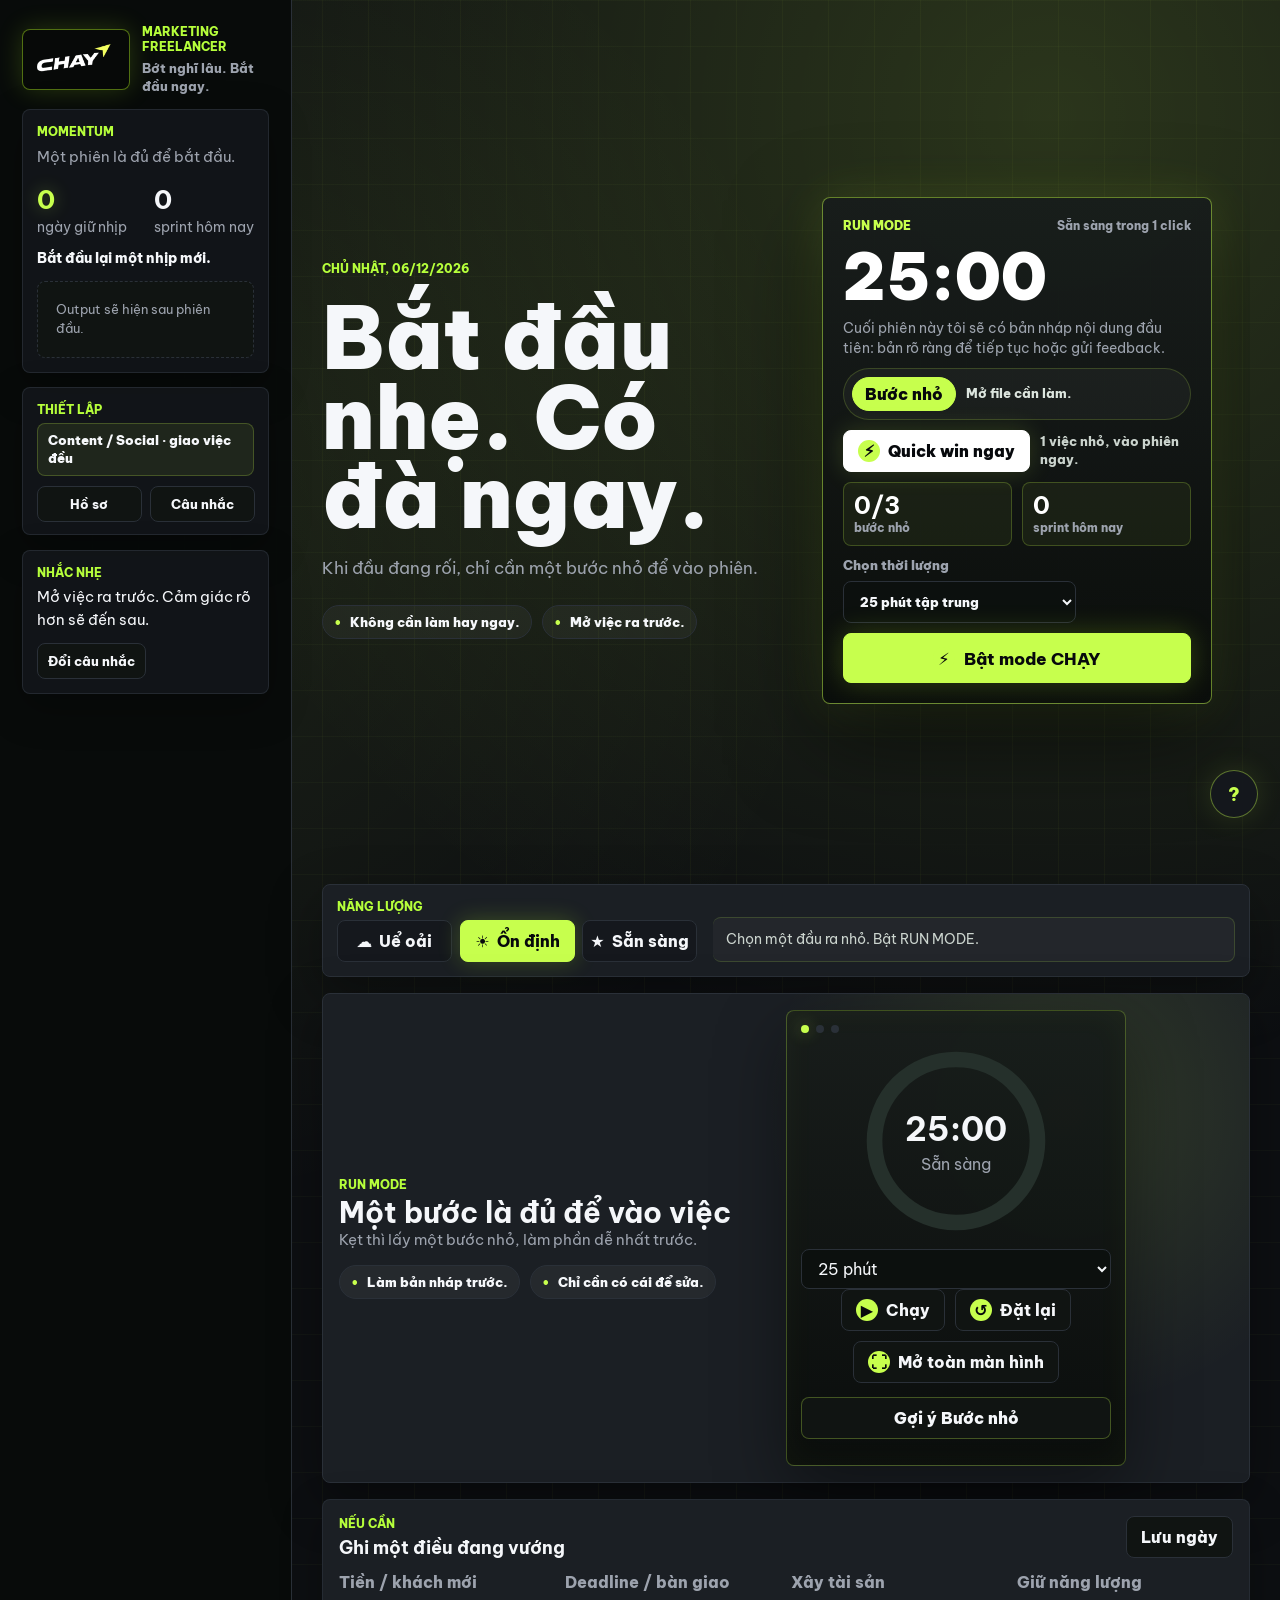
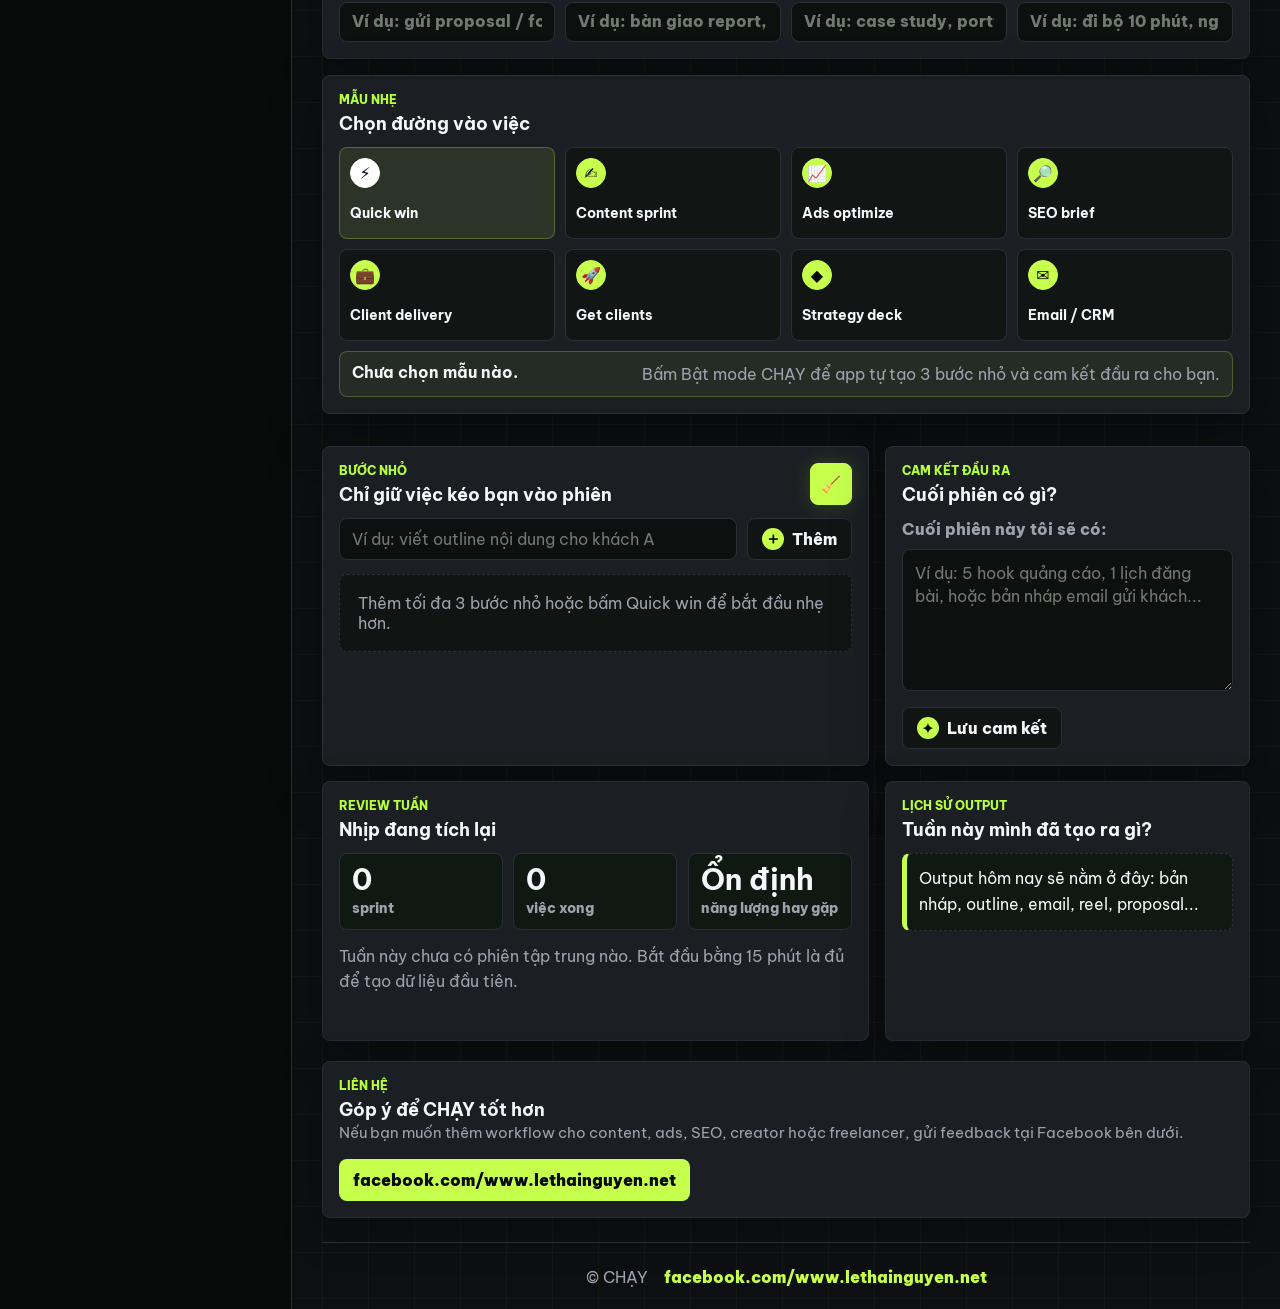
==== commit f1583b3d: "Add files via upload" ====
--- a/index.html
+++ b/index.html
@@ -16,7 +16,7 @@
     <link rel="preconnect" href="https://fonts.googleapis.com">
     <link rel="preconnect" href="https://fonts.gstatic.com" crossorigin>
     <link href="https://fonts.googleapis.com/css2?family=Be+Vietnam+Pro:wght@400;500;600;700;800;900&display=swap" rel="stylesheet">
-    <link rel="stylesheet" href="styles.css">
+    <link rel="stylesheet" href="styles.css?v=momentum-2">
   </head>
   <body>
     <div class="onboarding-modal" id="onboardingModal" aria-hidden="true">
@@ -273,6 +273,13 @@
               </button>
               <span>1 việc nhỏ, vào phiên ngay.</span>
             </div>
+            <div class="momentum-return" id="momentumReturnCard" hidden aria-live="polite">
+              <div>
+                <strong id="momentumReturnTitle">Tiếp tục nhịp trước?</strong>
+                <span id="momentumReturnCopy">Quay lại bước nhỏ tiếp theo?</span>
+              </div>
+              <button class="ghost-button compact" id="momentumReturnButton" type="button">Tiếp tục nhẹ</button>
+            </div>
             <div class="daily-loop" aria-label="Tiến độ hôm nay">
               <div>
                 <strong id="heroProgress">0/3</strong>
@@ -558,6 +565,6 @@
       </div>
     </section>
 
-    <script src="app.js"></script>
+    <script src="app.js?v=momentum-2"></script>
   </body>
 </html>
--- a/styles.css
+++ b/styles.css
@@ -658,6 +658,44 @@
   line-height: 1.4;
 }
 
+.momentum-return {
+  display: flex;
+  align-items: center;
+  justify-content: space-between;
+  gap: 12px;
+  padding: 12px;
+  border: 1px solid rgba(199, 255, 77, 0.22);
+  border-radius: 8px;
+  background: rgba(199, 255, 77, 0.06);
+  box-shadow: inset 0 1px 0 rgba(255, 255, 255, 0.035);
+}
+
+.momentum-return[hidden] {
+  display: none;
+}
+
+.momentum-return.after-drift {
+  border-color: rgba(199, 255, 77, 0.34);
+  background: rgba(199, 255, 77, 0.085);
+}
+
+.momentum-return strong,
+.momentum-return span {
+  display: block;
+}
+
+.momentum-return strong {
+  margin-bottom: 4px;
+  color: var(--ink);
+  font-size: 0.94rem;
+}
+
+.momentum-return span {
+  color: var(--muted);
+  font-size: 0.84rem;
+  line-height: 1.35;
+}
+
 .contact-section {
   display: grid;
   margin-top: 20px;
@@ -1343,6 +1381,15 @@
     flex-direction: column;
   }
 
+  .momentum-return {
+    align-items: stretch;
+    flex-direction: column;
+  }
+
+  .momentum-return .ghost-button {
+    width: 100%;
+  }
+
   .template-feedback .ghost-button {
     width: 100%;
   }
@@ -3282,3 +3329,14 @@
     display: none;
   }
 }
+
+@media (min-width: 981px) {
+  .checkin-band {
+    align-items: end;
+  }
+
+  .nudge-box {
+    align-self: end;
+    min-height: 42px;
+  }
+}
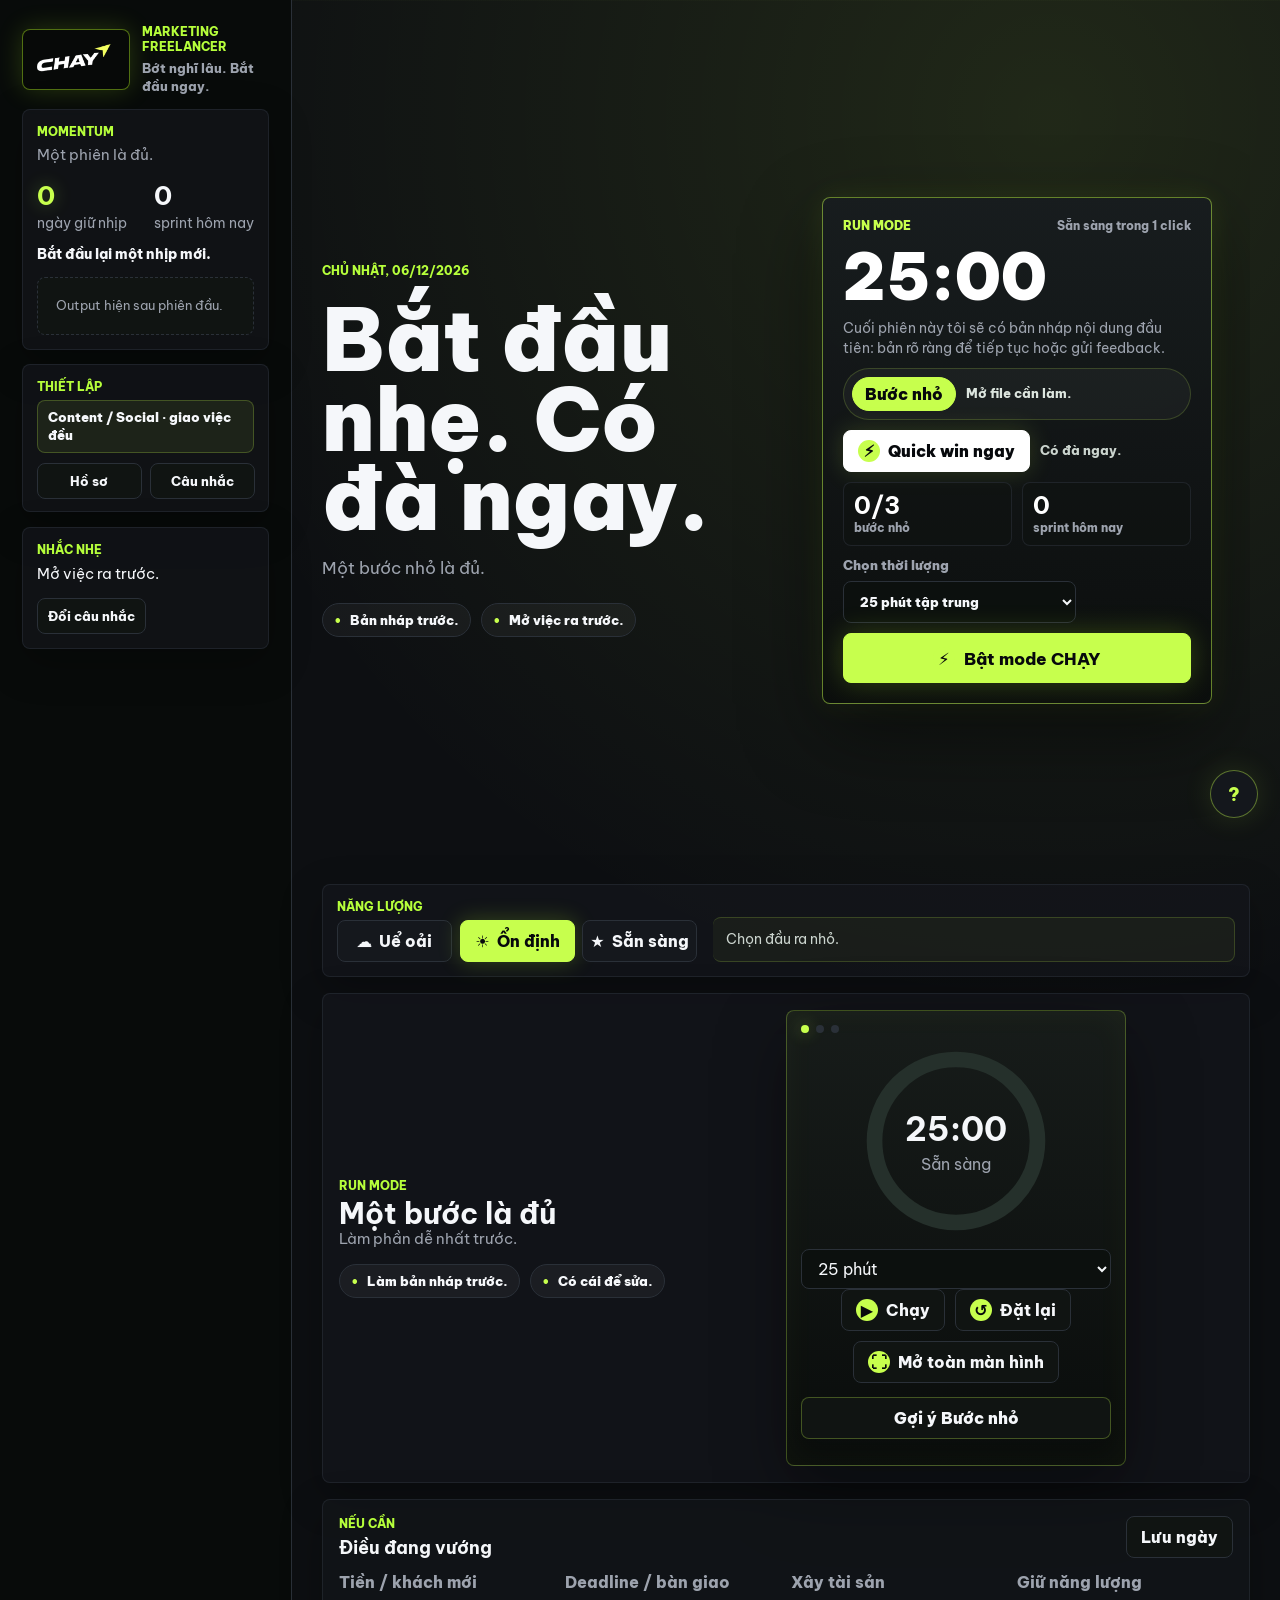
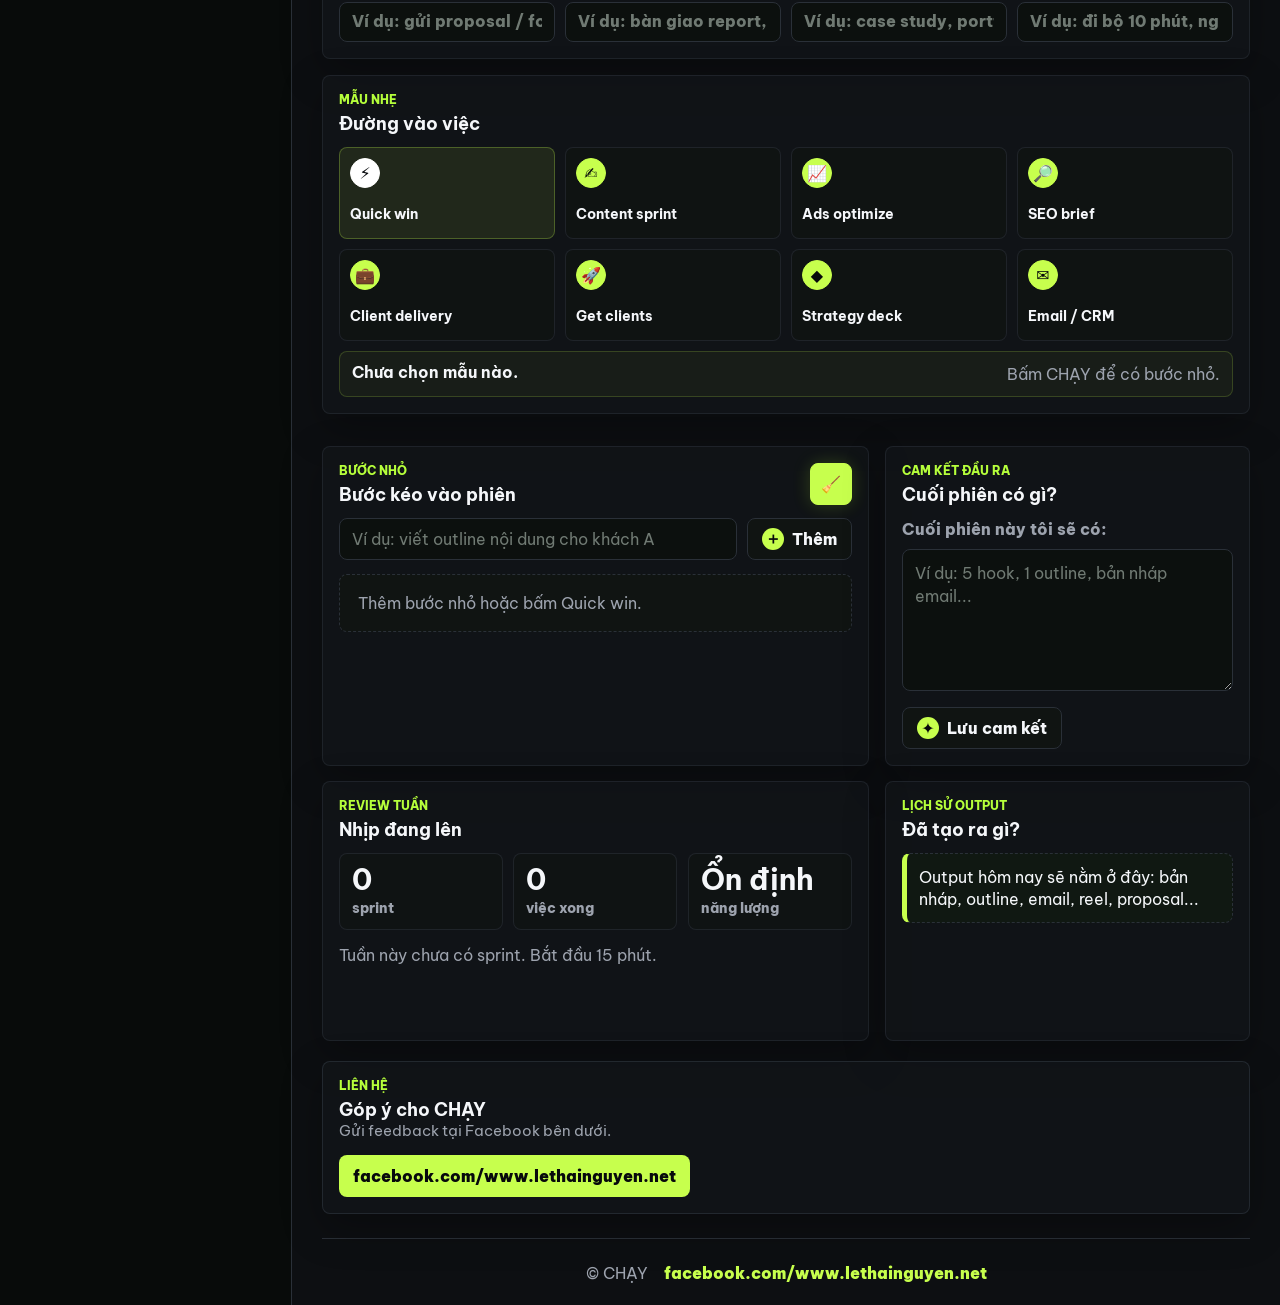
==== commit c16ecae2: "Add files via upload" ====
--- a/index.html
+++ b/index.html
@@ -16,14 +16,14 @@
     <link rel="preconnect" href="https://fonts.googleapis.com">
     <link rel="preconnect" href="https://fonts.gstatic.com" crossorigin>
     <link href="https://fonts.googleapis.com/css2?family=Be+Vietnam+Pro:wght@400;500;600;700;800;900&display=swap" rel="stylesheet">
-    <link rel="stylesheet" href="styles.css?v=momentum-2">
+    <link rel="stylesheet" href="styles.css?v=light-1">
   </head>
   <body>
     <div class="onboarding-modal" id="onboardingModal" aria-hidden="true">
       <section class="onboarding-card" role="dialog" aria-modal="true" aria-labelledby="onboardingTitle">
         <p class="eyebrow">Thiết lập nhanh</p>
         <h2 id="onboardingTitle">Chọn gần đúng. Bắt đầu nhẹ hơn.</h2>
-        <p class="hero-copy">Giữ mặc định cũng được. CHẠY sẽ đưa ra vài bước rất nhỏ để bạn vào RUN MODE mà không cần nghĩ lâu.</p>
+        <p class="hero-copy">Giữ mặc định cũng được. CHẠY sẽ đưa ra bước nhỏ để vào RUN MODE.</p>
 
         <div class="setup-grid">
           <label>
@@ -72,7 +72,7 @@
           <div>
             <p class="eyebrow">Cài đặt</p>
             <h2 id="settingsTitle">Chỉnh CHẠY theo gu làm việc</h2>
-            <p class="hero-copy">Sửa câu nhắc, template và nhãn bảng hôm nay để app nói đúng ngôn ngữ của bạn.</p>
+            <p class="hero-copy">Sửa câu nhắc, mẫu và nhãn hôm nay.</p>
           </div>
           <button class="icon-button" id="closeSettingsButton" type="button" aria-label="Đóng cài đặt">×</button>
         </div>
@@ -80,13 +80,13 @@
         <div class="settings-grid">
           <section class="settings-section">
             <h3>Câu nhắc của tôi</h3>
-            <p class="feature-note">Mỗi dòng là một câu. Nên viết ngắn, rõ, đúng kiểu bạn muốn tự nhắc mình.</p>
+            <p class="feature-note">Mỗi dòng một câu ngắn.</p>
             <textarea id="quoteSettingsInput" rows="7"></textarea>
           </section>
 
           <section class="settings-section">
             <h3>Template của tôi</h3>
-            <p class="feature-note">Chọn một template rồi sửa tên, mô tả và 3 bước việc. App sẽ dùng bản này cho lần sau.</p>
+            <p class="feature-note">Sửa tên, mô tả và 3 bước.</p>
             <label>
               Chọn template
               <select id="templateSettingsSelect"></select>
@@ -115,7 +115,7 @@
 
           <section class="settings-section">
             <h3>Nhãn bảng hôm nay</h3>
-            <p class="feature-note">Đổi tên 4 ô nếu cách chia hiện tại chưa hợp workflow của bạn.</p>
+            <p class="feature-note">Đổi tên 4 ô hôm nay.</p>
             <label>
               Ô 1
               <input id="moneyLabelInput" type="text" maxlength="28">
@@ -157,40 +157,40 @@
         <div class="settings-head">
           <div>
             <p class="eyebrow">Hướng dẫn sử dụng</p>
-            <h2 id="guideTitle">Cách bắt đầu khi đang kẹt</h2>
-            <p class="hero-copy">Dành cho lúc bạn chỉ cần một hành động đầu tiên đủ nhỏ để vào việc.</p>
+            <h2 id="guideTitle">Khi đang kẹt</h2>
+            <p class="hero-copy">Lấy một bước nhỏ rồi vào việc.</p>
           </div>
           <button class="icon-button" id="closeGuideButton" type="button" aria-label="Đóng hướng dẫn">×</button>
         </div>
 
         <div class="guide-grid full-guide">
           <div>
-            <strong>1. Setup nhanh hoặc bỏ qua</strong>
-            <span>Giữ mặc định cũng được. CHẠY sẽ tự tạo 3 bước nhỏ, đủ để bắt đầu.</span>
-          </div>
-          <div>
-            <strong>2. Chọn trạng thái năng lượng</strong>
-            <span>Chọn Uể oải, Ổn định hoặc Sẵn sàng để bước nhỏ hợp với sức hiện tại.</span>
+            <strong>1. Setup nhanh</strong>
+            <span>Giữ mặc định cũng được.</span>
+          </div>
+          <div>
+            <strong>2. Chọn năng lượng</strong>
+            <span>Để bước nhỏ vừa sức.</span>
           </div>
           <div>
             <strong>3. Bật RUN MODE</strong>
-            <span>Một nút sẽ tạo checklist nếu cần, chạy timer và mở màn hình tập trung.</span>
-          </div>
-          <div>
-            <strong>4. Kẹt thì bấm gợi ý bước nhỏ</strong>
-            <span>Nút này đưa ra một hành động nhỏ, cụ thể, làm được ngay.</span>
+            <span>Một nút. Một phiên.</span>
+          </div>
+          <div>
+            <strong>4. Kẹt thì lấy bước nhỏ</strong>
+            <span>Mở file, viết một dòng.</span>
           </div>
           <div>
             <strong>5. Tick việc đã xong</strong>
-            <span>Mỗi việc hoàn thành sẽ cộng vào tiến độ hôm nay và review tuần.</span>
-          </div>
-          <div>
-            <strong>6. Quay lại ngày mai</strong>
-            <span>Sau một sprint, app giữ lịch sử để bạn thấy mình đã có nhịp, không phải bắt đầu lại từ số không.</span>
-          </div>
-          <div>
-            <strong>7. Cài đặt theo gu của bạn</strong>
-            <span>Trong Cài đặt, bạn có thể sửa câu nhắc, template và nhãn bảng hôm nay.</span>
+            <span>Ghi lại bằng chứng.</span>
+          </div>
+          <div>
+            <strong>6. Quay lại sau</strong>
+            <span>Nhịp vẫn còn đó.</span>
+          </div>
+          <div>
+            <strong>7. Chỉnh theo gu</strong>
+            <span>Sửa câu nhắc và mẫu.</span>
           </div>
         </div>
       </section>
@@ -211,7 +211,7 @@
 
         <section class="side-panel">
           <p class="panel-label">Momentum</p>
-          <p class="feature-note" id="todayProgressText">Bắt đầu một sprint là ngày hôm nay đã có bằng chứng.</p>
+          <p class="feature-note" id="todayProgressText">Một sprint là có bằng chứng.</p>
           <div class="score-row momentum-score">
             <div>
               <strong id="streakDays">0</strong>
@@ -249,9 +249,9 @@
           <div class="hero-copy-block">
             <p class="eyebrow" id="todayLabel"></p>
             <h2>Bắt đầu nhẹ. Có đà ngay.</h2>
-            <p class="hero-copy">Khi đầu đang rối, chỉ cần một bước nhỏ để vào phiên.</p>
+            <p class="hero-copy">Một bước nhỏ là đủ.</p>
             <div class="hero-pills info-chips" aria-label="CHẠY phù hợp với ai">
-              <span>Không cần làm hay ngay.</span>
+              <span>Bản nháp trước.</span>
               <span>Mở việc ra trước.</span>
             </div>
           </div>
@@ -271,7 +271,7 @@
                 <span class="button-icon" aria-hidden="true">⚡</span>
                 Quick win ngay
               </button>
-              <span>1 việc nhỏ, vào phiên ngay.</span>
+              <span>Có đà ngay.</span>
             </div>
             <div class="momentum-return" id="momentumReturnCard" hidden aria-live="polite">
               <div>
@@ -311,7 +311,7 @@
               <span class="button-icon" aria-hidden="true">⚡</span>
               Bật mode CHẠY
             </button>
-            <p class="button-help">Không cần chuẩn bị thêm.</p>
+            <p class="button-help">Vào việc ngay.</p>
           </div>
         </header>
 
@@ -338,11 +338,11 @@
         <section class="run-mode-showcase tool-panel reveal" id="focusPanel">
           <div class="run-mode-copy">
             <p class="panel-label">RUN MODE</p>
-            <h3>Một bước là đủ để vào việc</h3>
-            <p class="feature-note">Kẹt thì lấy một bước nhỏ, làm phần dễ nhất trước.</p>
+            <h3>Một bước là đủ</h3>
+            <p class="feature-note">Làm phần dễ nhất trước.</p>
             <div class="run-mode-prompts info-chips" aria-label="Nguyên tắc của RUN MODE">
               <span>Làm bản nháp trước.</span>
-              <span>Chỉ cần có cái để sửa.</span>
+              <span>Có cái để sửa.</span>
             </div>
           </div>
 
@@ -395,7 +395,7 @@
           <div class="section-heading">
             <div>
                 <p class="panel-label">Nếu cần</p>
-                <h3>Ghi một điều đang vướng</h3>
+                <h3>Điều đang vướng</h3>
             </div>
             <button class="ghost-button" id="saveCommandButton" type="button">
               Lưu ngày
@@ -426,13 +426,13 @@
             <div class="section-heading">
               <div>
                 <p class="panel-label">Mẫu nhẹ</p>
-                <h3>Chọn đường vào việc</h3>
+                <h3>Đường vào việc</h3>
               </div>
             </div>
             <div class="template-grid" id="templateGrid"></div>
             <div class="template-feedback" id="templateFeedback" aria-live="polite">
               <strong>Chưa chọn mẫu nào.</strong>
-              <span>Bấm một mẫu để CHẠY tạo 3 bước nhỏ và cam kết đầu ra cho bạn.</span>
+              <span>Chọn mẫu để có 3 bước nhỏ.</span>
             </div>
           </article>
 
@@ -440,7 +440,7 @@
             <div class="section-heading">
               <div>
                 <p class="panel-label">Bước nhỏ</p>
-                <h3>Chỉ giữ việc kéo bạn vào phiên</h3>
+                <h3>Bước kéo vào phiên</h3>
               </div>
               <button class="icon-button" id="clearDoneButton" type="button" aria-label="Ẩn việc đã xong" title="Ẩn việc đã xong">🧹</button>
             </div>
@@ -464,7 +464,7 @@
               </div>
             </div>
             <label for="commitmentInput">Cuối phiên này tôi sẽ có:</label>
-            <textarea id="commitmentInput" rows="5" maxlength="240" placeholder="Ví dụ: 5 hook quảng cáo, 1 lịch đăng bài, hoặc bản nháp email gửi khách..."></textarea>
+            <textarea id="commitmentInput" rows="5" maxlength="240" placeholder="Ví dụ: 5 hook, 1 outline, bản nháp email..."></textarea>
             <button class="ghost-button" id="saveCommitmentButton" type="button">
               <span class="button-icon" aria-hidden="true">✦</span>
               Lưu cam kết
@@ -475,13 +475,13 @@
             <div class="section-heading">
               <div>
                 <p class="panel-label">Review tuần</p>
-                <h3>Nhịp đang tích lại</h3>
+                <h3>Nhịp đang lên</h3>
               </div>
             </div>
             <div class="review-grid">
               <div><strong id="weekSprints">0</strong><span>sprint</span></div>
               <div><strong id="weekTasks">0</strong><span>việc xong</span></div>
-              <div><strong id="weekEnergy">Ổn định</strong><span>năng lượng hay gặp</span></div>
+              <div><strong id="weekEnergy">Ổn định</strong><span>năng lượng</span></div>
             </div>
             <p class="review-insight" id="weekInsight"></p>
           </article>
@@ -490,7 +490,7 @@
             <div class="section-heading">
               <div>
                 <p class="panel-label">Lịch sử output</p>
-                <h3>Tuần này mình đã tạo ra gì?</h3>
+            <h3>Đã tạo ra gì?</h3>
               </div>
             </div>
             <ul class="activity-log" id="activityLog"></ul>
@@ -500,8 +500,8 @@
         <section class="contact-section reveal">
           <article class="tool-panel" id="contactPanel">
             <p class="panel-label">Liên hệ</p>
-            <h3>Góp ý để CHẠY tốt hơn</h3>
-            <p class="feature-note">Nếu bạn muốn thêm workflow cho content, ads, SEO, creator hoặc freelancer, gửi feedback tại Facebook bên dưới.</p>
+            <h3>Góp ý cho CHẠY</h3>
+            <p class="feature-note">Gửi feedback tại Facebook bên dưới.</p>
             <a class="contact-link" href="https://www.facebook.com/www.lethainguyen.net" target="_blank" rel="noreferrer">facebook.com/www.lethainguyen.net</a>
           </article>
         </section>
@@ -520,7 +520,7 @@
       <button class="icon-button focus-close" id="closeFocusButton" type="button" aria-label="Đóng focus mode">×</button>
       <div class="focus-session-view" id="focusSessionView">
         <p class="eyebrow">RUN MODE</p>
-        <h2>Bắt đầu bằng bước nhỏ.</h2>
+        <h2>Bắt đầu nhỏ.</h2>
         <div class="focus-time" id="focusTimerDisplay">25:00</div>
         <p id="focusCommitmentText">Cuối phiên tôi sẽ có: một bản nháp đủ để sửa tiếp.</p>
         <div class="timer-actions">
@@ -547,12 +547,12 @@
       <div class="completion-view" id="completionView" hidden>
         <p class="eyebrow">RUN MODE</p>
         <h2>Phiên hoàn thành.</h2>
-        <p class="completion-reward">M đã giữ nhịp.</p>
+        <p class="completion-reward">M đã có đà.</p>
         <div class="completion-stats" aria-label="Kết quả phiên vừa xong">
           <strong id="completionSprintReward">+1 sprint hôm nay</strong>
           <strong id="completionStreakReward">Giữ nhịp hôm nay</strong>
         </div>
-        <p class="return-copy" id="completionReturnText">Momentum đang được xây.</p>
+        <p class="return-copy" id="completionReturnText">Nhịp đang lên.</p>
         <p id="completionCommitmentText">M đã tạo ra gì?</p>
         <div class="completion-actions">
           <button class="primary-button" id="completeDoneButton" type="button">
@@ -565,6 +565,6 @@
       </div>
     </section>
 
-    <script src="app.js?v=momentum-2"></script>
+    <script src="app.js?v=light-1"></script>
   </body>
 </html>
--- a/styles.css
+++ b/styles.css
@@ -1446,7 +1446,7 @@
   }
 }
 
-/* CHẠY premium productivity environment */
+/* CHẠY execution ritual */
 :root {
   --ink: #f5f7fa;
   --muted: #9da3ae;
@@ -2295,7 +2295,7 @@
   border-color: var(--orange);
 }
 
-/* Calm dashboard pass: fewer competing surfaces, stronger first action. */
+/* Calm surface pass: fewer competing surfaces, stronger first action. */
 .app-shell {
   grid-template-columns: minmax(240px, 292px) 1fr;
 }
@@ -3340,3 +3340,211 @@
     min-height: 42px;
   }
 }
+
+/* Lighter ritual pass: less boxed UI, calmer motion, shorter reading path. */
+body {
+  background:
+    radial-gradient(circle at 82% 4%, rgba(199, 255, 77, 0.105), transparent 30%),
+    linear-gradient(90deg, rgba(199, 255, 77, 0.024) 1px, transparent 1px),
+    linear-gradient(180deg, rgba(199, 255, 77, 0.02) 1px, transparent 1px),
+    #0d0f12;
+}
+
+.hero-section::before {
+  opacity: 0.48;
+}
+
+.hero-copy,
+.feature-note,
+.template-card span:last-child,
+.review-insight,
+.activity-log li,
+.momentum-return span {
+  line-height: 1.38;
+}
+
+.side-panel,
+.tool-panel,
+.checkin-band {
+  border-color: rgba(42, 48, 56, 0.58);
+  background: rgba(21, 24, 29, 0.62);
+  box-shadow: 0 14px 42px rgba(0, 0, 0, 0.26);
+}
+
+.command-center,
+.templates-panel,
+.priority-panel,
+.brief-panel,
+.review-panel,
+.log-panel,
+.contact-section .tool-panel {
+  background: rgba(21, 24, 29, 0.5);
+}
+
+.tool-panel:hover,
+.checkin-band:hover,
+.side-panel:hover {
+  border-color: rgba(199, 255, 77, 0.22);
+  box-shadow: 0 18px 52px rgba(0, 0, 0, 0.32);
+}
+
+.hero-run-card {
+  background: linear-gradient(180deg, rgba(24, 28, 31, 0.94), rgba(11, 14, 13, 0.94));
+  box-shadow: 0 28px 82px rgba(0, 0, 0, 0.48), 0 0 28px rgba(199, 255, 77, 0.1);
+}
+
+.hero-run-card.session-active {
+  animation: run-card-breathe 3.8s ease-in-out infinite;
+}
+
+.hero-run-time,
+.focus-time,
+.timer-face strong {
+  transition: transform 0.26s var(--ease-out), color 0.26s var(--ease-soft), text-shadow 0.3s var(--ease-soft);
+}
+
+.quick-win-button {
+  transition:
+    transform 0.2s var(--ease-out),
+    border-color 0.24s var(--ease-soft),
+    background 0.24s var(--ease-soft),
+    box-shadow 0.24s var(--ease-soft);
+}
+
+body.quick-win-activated .quick-win-button {
+  animation: quick-win-tap 0.62s var(--ease-out) both;
+}
+
+body.quick-win-activated .hero-run-card {
+  animation: quick-win-card 0.7s var(--ease-out) both;
+}
+
+.ring-progress {
+  transition: stroke-dashoffset 0.45s var(--ease-soft), filter 0.45s var(--ease-soft);
+}
+
+.template-card,
+.task-item,
+.review-grid div,
+.daily-loop div,
+.history-day {
+  border-color: rgba(42, 48, 56, 0.62);
+  background: rgba(16, 20, 18, 0.58);
+  box-shadow: none;
+}
+
+.template-feedback,
+.momentum-return,
+.nudge-box,
+.rescue-output:not(:empty) {
+  border-color: rgba(199, 255, 77, 0.18);
+  background: rgba(199, 255, 77, 0.045);
+}
+
+.completion-stats strong {
+  box-shadow: 0 0 18px rgba(199, 255, 77, 0.16);
+}
+
+.completion-stats strong::after {
+  opacity: 0.68;
+}
+
+@media (hover: hover) and (pointer: fine) {
+  .primary-button:hover,
+  .quick-win-button:hover,
+  .rescue-button:hover {
+    transform: translateY(-1px);
+    box-shadow: 0 0 28px rgba(199, 255, 77, 0.2);
+  }
+
+  .template-card:hover,
+  .task-item:hover,
+  .history-day:hover,
+  .review-grid div:hover,
+  .daily-loop div:hover {
+    transform: translateY(-1px);
+    box-shadow: 0 12px 32px rgba(0, 0, 0, 0.2);
+  }
+}
+
+@media (max-width: 620px) {
+  .side-panel,
+  .tool-panel,
+  .checkin-band {
+    border-color: rgba(42, 48, 56, 0.42);
+    background: rgba(21, 24, 29, 0.42);
+  }
+
+  .command-center,
+  .templates-panel,
+  .priority-panel,
+  .brief-panel,
+  .review-panel,
+  .log-panel,
+  .contact-section .tool-panel {
+    margin-bottom: 14px;
+  }
+
+  .template-card,
+  .task-item,
+  .review-grid div,
+  .history-day {
+    background: rgba(16, 20, 18, 0.46);
+  }
+
+  .hero-pills,
+  .run-mode-prompts,
+  .contact-section {
+    display: none;
+  }
+
+  .run-mode-showcase {
+    padding: 14px;
+    gap: 14px;
+  }
+}
+
+@keyframes quick-win-tap {
+  0% {
+    transform: scale(1);
+  }
+  42% {
+    transform: scale(0.972);
+  }
+  100% {
+    transform: scale(1);
+  }
+}
+
+@keyframes quick-win-card {
+  0% {
+    transform: translateY(0);
+    box-shadow: 0 28px 82px rgba(0, 0, 0, 0.48), 0 0 28px rgba(199, 255, 77, 0.1);
+  }
+  48% {
+    transform: translateY(-2px);
+    box-shadow: 0 30px 88px rgba(0, 0, 0, 0.5), 0 0 40px rgba(199, 255, 77, 0.18);
+  }
+  100% {
+    transform: translateY(0);
+    box-shadow: 0 28px 82px rgba(0, 0, 0, 0.48), 0 0 28px rgba(199, 255, 77, 0.1);
+  }
+}
+
+@keyframes run-card-breathe {
+  0%,
+  100% {
+    box-shadow: 0 28px 82px rgba(0, 0, 0, 0.48), 0 0 24px rgba(199, 255, 77, 0.1);
+  }
+  50% {
+    box-shadow: 0 28px 82px rgba(0, 0, 0, 0.48), 0 0 34px rgba(199, 255, 77, 0.16);
+  }
+}
+
+@media (prefers-reduced-motion: reduce) {
+  .hero-run-card.session-active,
+  body.quick-win-activated .quick-win-button,
+  body.quick-win-activated .hero-run-card {
+    animation: none !important;
+  }
+}
